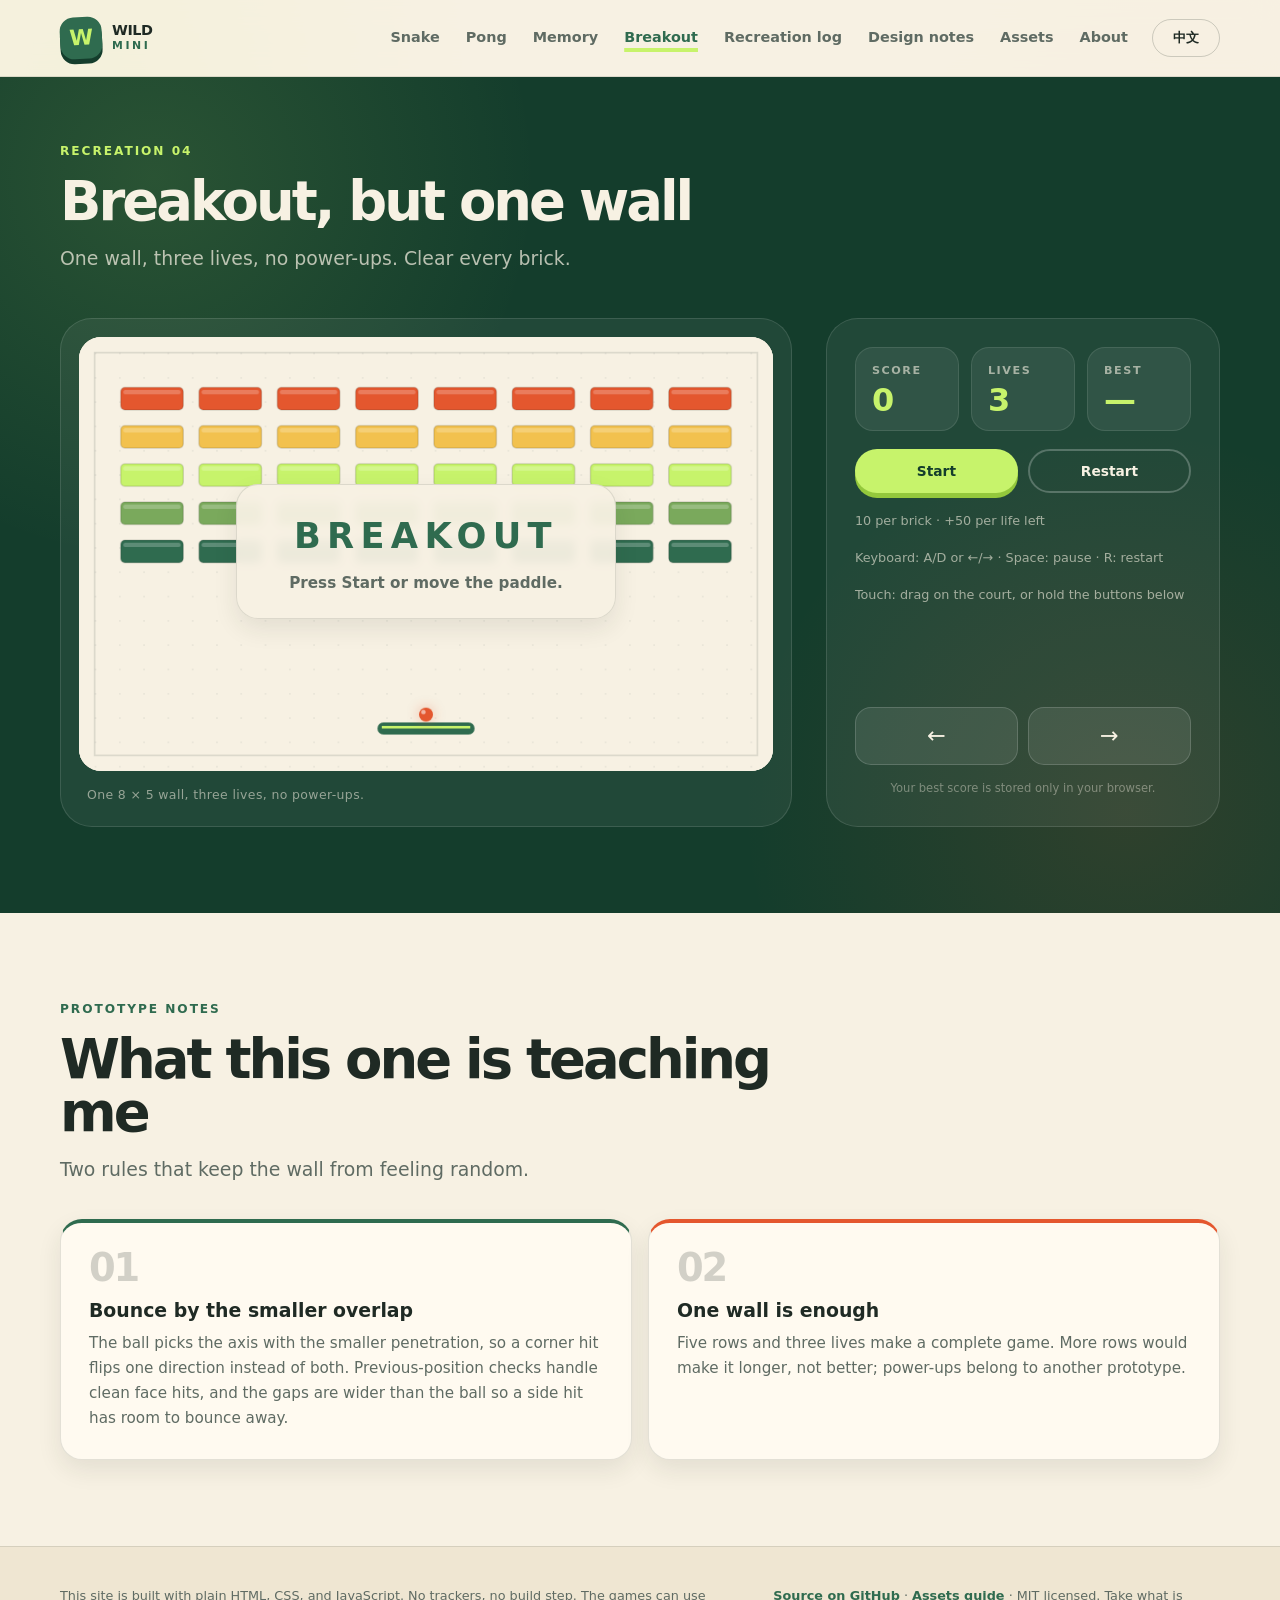
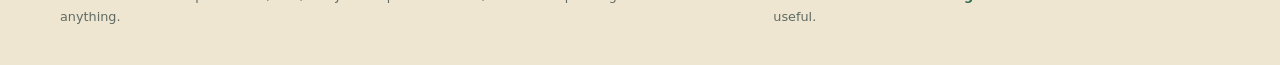
==== docs/breakout.html @ 6baab058 "Add playable Breakout recreation with one wall Build Breakout v0.1 as the fourth demo: one 8x5 wall," ====
<!doctype html>
<html lang="en" data-title-key="meta.breakoutTitle" data-description-key="meta.breakoutDescription">
<head>
  <meta charset="utf-8">
  <meta name="viewport" content="width=device-width, initial-scale=1">
  <meta name="theme-color" content="#2f6b4f">
  <meta name="description" content="A one-wall Breakout recreation with fixed-step physics, three lives, and no power-ups.">
  <title>Breakout, but one wall — Wild Lightweight Mini-Game Creation</title>
  <link rel="icon" href="favicon.svg" type="image/svg+xml">
  <link rel="stylesheet" href="styles.css">
</head>
<body>
  <a class="skip-link" href="#main" data-i18n="skip">Skip to content</a>

  <header class="site-header">
    <div class="header-inner wrap">
      <a class="brand" href="index.html" aria-label="Wild Lightweight Mini-Game Creation">
        <span class="brand-mark" aria-hidden="true">W</span>
        <span class="brand-name">wild<br><span>mini</span></span>
      </a>

      <nav class="site-nav" aria-label="Primary">
        <a href="index.html#play" data-i18n="nav.snake">Snake</a>
        <a href="pong.html" data-i18n="nav.pong">Pong</a>
        <a href="memory.html" data-i18n="nav.memory">Memory</a>
        <a href="breakout.html" class="is-active" aria-current="page" data-i18n="nav.breakout">Breakout</a>
        <a href="index.html#log" data-i18n="nav.log">Recreation log</a>
        <a href="index.html#notes" data-i18n="nav.notes">Design notes</a>
        <a href="index.html#assets" data-i18n="nav.assets">Assets</a>
        <a href="index.html#maker" data-i18n="nav.about">About</a>
      </nav>

      <button id="lang-toggle" class="lang-toggle" type="button" aria-label="Switch to Chinese">
        <span aria-hidden="true">中文</span>
      </button>
    </div>
  </header>

  <main id="main">
    <section class="section play-section breakout-play" id="play">
      <div class="wrap">
        <div class="section-head">
          <p class="kicker" data-i18n="breakout.kicker">Recreation 04</p>
          <h1 data-i18n="breakout.title">Breakout, but one wall</h1>
          <p class="section-lede" data-i18n="breakout.lead">One wall, three lives, no power-ups. Clear every brick.</p>
        </div>

        <div class="game-layout breakout-layout">
          <div class="game-board">
            <div class="canvas-wrap">
              <canvas id="breakout-canvas" width="800" height="500" aria-label="Breakout game court" data-i18n-aria-label="breakout.boardLabel">Your browser does not support the canvas element.</canvas>
              <div class="game-overlay breakout-overlay" id="breakout-overlay">
                <div class="breakout-overlay-card">
                  <span class="overlay-title" data-i18n="breakout.overlayTitle">BREAKOUT</span>
                  <span class="overlay-text" id="breakout-overlay-text" aria-live="polite" data-i18n="breakout.ready">Press Start or move the paddle.</span>
                </div>
              </div>
            </div>
            <p class="game-caption" data-i18n="breakout.caption">One 8 × 5 wall, three lives, no power-ups.</p>
          </div>

          <aside class="game-panel breakout-panel">
            <div class="score-row breakout-stats" role="status" aria-live="polite">
              <div class="score-box">
                <span data-i18n="breakout.score">Score</span>
                <strong id="breakout-score">0</strong>
              </div>
              <div class="score-box">
                <span data-i18n="breakout.lives">Lives</span>
                <strong id="breakout-lives">3</strong>
              </div>
              <div class="score-box">
                <span data-i18n="breakout.best">Best</span>
                <strong id="breakout-best">—</strong>
              </div>
            </div>

            <div class="game-actions">
              <button id="breakout-start" class="button button-primary" type="button" data-i18n="breakout.start">Start</button>
              <button id="breakout-restart" class="button button-ghost" type="button" data-i18n="breakout.restart">Restart</button>
            </div>

            <p class="game-hint" data-i18n="breakout.scoring">10 per brick · +50 per life left</p>
            <p class="game-hint" data-i18n="breakout.controls">Keyboard: A/D or ←/→ · Space: pause · R: restart</p>
            <p class="game-hint" data-i18n="breakout.touch">Touch: drag on the court, or hold the buttons below</p>

            <div class="breakout-touch" role="group" aria-label="Touch paddle controls" data-i18n-aria-label="breakout.touchLabel">
              <button id="breakout-left" class="breakout-touch-btn" type="button" aria-label="Move left" data-i18n-aria-label="breakout.left">←</button>
              <button id="breakout-right" class="breakout-touch-btn" type="button" aria-label="Move right" data-i18n-aria-label="breakout.right">→</button>
            </div>

            <p class="game-note" data-i18n="breakout.note">Your best score is stored only in your browser.</p>
          </aside>
        </div>
      </div>
    </section>

    <section class="section wrap breakout-notes" id="notes">
      <div class="section-head">
        <p class="kicker" data-i18n="breakout.notesKicker">Prototype notes</p>
        <h2 data-i18n="breakout.notesTitle">What this one is teaching me</h2>
        <p class="section-lede" data-i18n="breakout.notesLead">Two rules that keep the wall from feeling random.</p>
      </div>

      <div class="note-grid">
        <article class="note-card">
          <span class="note-index">01</span>
          <h3 data-i18n="breakout.note1Title">Bounce by the smaller overlap</h3>
          <p data-i18n="breakout.note1Text">The ball picks the axis with the smaller penetration, so a corner hit flips one direction instead of both. Previous-position checks handle clean face hits.</p>
        </article>
        <article class="note-card">
          <span class="note-index">02</span>
          <h3 data-i18n="breakout.note2Title">One wall is enough</h3>
          <p data-i18n="breakout.note2Text">Five rows and three lives make a complete game. More rows would make it longer, not better; power-ups belong to another prototype.</p>
        </article>
      </div>
    </section>
  </main>

  <footer class="site-footer">
    <div class="wrap footer-inner">
      <p data-i18n="footer.note">This site is built with plain HTML, CSS, and JavaScript. No trackers, no build step. The games can use anything.</p>
      <p><a href="https://github.com/YouKaiGhost/Wild-lightweight-mini-game-creation" data-i18n="footer.repo">Source on GitHub</a> · <a id="footer-assets-link" href="https://github.com/YouKaiGhost/Wild-lightweight-mini-game-creation/blob/main/assets/README.md" data-i18n="footer.assets">Assets guide</a> · <span data-i18n="footer.license">MIT licensed. Take what is useful.</span></p>
    </div>
  </footer>

  <noscript>
    <p class="noscript">This demo needs JavaScript for the game and the language toggle. / 本 demo 需要 JavaScript 才能运行游戏和切换语言。</p>
  </noscript>

  <script src="i18n.js"></script>
  <script src="breakout.js"></script>
</body>
</html>
---- docs/styles.css ----
:root {
  --paper: #f7f1e3;
  --paper-deep: #efe6d2;
  --ink: #1f2a24;
  --muted: #5f6b63;
  --green: #2f6b4f;
  --green-dark: #1d4a36;
  --green-deep: #143d2c;
  --green-soft: #dcebd9;
  --lime: #c7f36b;
  --orange: #e4572e;
  --yellow: #f2c14e;
  --line: rgba(31, 42, 36, 0.12);
  --card: #fffaf0;
  --shadow: 0 24px 60px rgba(31, 42, 36, 0.12);
  --shadow-small: 0 10px 24px rgba(31, 42, 36, 0.09);
  --radius: 24px;
  --font-body: "Trebuchet MS", "Avenir Next", "Segoe UI", "PingFang SC", "Microsoft YaHei", system-ui, sans-serif;
}

* {
  box-sizing: border-box;
}

html {
  scroll-behavior: smooth;
  overflow-x: clip;
}

body {
  margin: 0;
  color: var(--ink);
  background:
    radial-gradient(circle at 7% 5%, rgba(199, 243, 107, 0.38), transparent 24rem),
    radial-gradient(circle at 94% 16%, rgba(228, 87, 46, 0.1), transparent 22rem),
    var(--paper);
  font-family: var(--font-body);
  line-height: 1.65;
  -webkit-font-smoothing: antialiased;
  text-rendering: optimizeLegibility;
}

::selection {
  background: var(--lime);
  color: var(--green-deep);
}

img,
svg,
canvas {
  display: block;
  max-width: 100%;
}

a {
  color: inherit;
}

p,
h1,
h2,
h3 {
  margin-top: 0;
}

.wrap {
  width: min(1160px, calc(100% - 48px));
  margin-inline: auto;
}

.skip-link {
  position: fixed;
  left: 16px;
  top: -100px;
  z-index: 999;
  padding: 10px 16px;
  border-radius: 999px;
  background: var(--green-dark);
  color: #fff;
  text-decoration: none;
  transition: top 0.2s ease;
}

.skip-link:focus {
  top: 16px;
}

/* Header */

.site-header {
  position: sticky;
  top: 0;
  z-index: 50;
  border-bottom: 1px solid var(--line);
  background: rgba(247, 241, 227, 0.84);
  backdrop-filter: blur(14px);
  -webkit-backdrop-filter: blur(14px);
}

.header-inner {
  display: flex;
  align-items: center;
  gap: 24px;
  min-height: 76px;
}

.brand {
  display: inline-flex;
  align-items: center;
  gap: 10px;
  text-decoration: none;
  line-height: 0.95;
  letter-spacing: -0.03em;
  font-weight: 800;
}

.brand-mark {
  display: grid;
  place-items: center;
  width: 42px;
  height: 42px;
  border-radius: 14px;
  background: var(--green);
  color: var(--lime);
  font-size: 1.35rem;
  box-shadow: 0 5px 0 var(--green-deep);
  transform: rotate(-3deg);
}

.brand-name {
  font-size: 0.9rem;
  text-transform: uppercase;
}

.brand-name span {
  color: var(--green);
  font-size: 0.68rem;
  letter-spacing: 0.24em;
}

.site-nav {
  display: flex;
  align-items: center;
  gap: 26px;
  margin-left: auto;
}

.site-nav a {
  color: var(--muted);
  font-size: 0.9rem;
  font-weight: 700;
  text-decoration: none;
  transition: color 0.15s ease;
}

.site-nav a:hover,
.site-nav a:focus-visible,
.site-nav a.is-active {
  color: var(--green);
}

.site-nav a.is-active {
  text-decoration: underline;
  text-decoration-color: var(--lime);
  text-decoration-thickness: 4px;
  text-underline-offset: 6px;
}

.lang-toggle {
  display: inline-grid;
  place-items: center;
  min-width: 68px;
  min-height: 38px;
  padding: 6px 14px;
  border: 1.5px solid rgba(31, 42, 36, 0.2);
  border-radius: 999px;
  background: transparent;
  color: var(--ink);
  font: inherit;
  font-size: 0.82rem;
  font-weight: 800;
  cursor: pointer;
  transition: background 0.15s ease, color 0.15s ease, transform 0.15s ease;
}

.lang-toggle:hover {
  background: var(--green);
  border-color: var(--green);
  color: #fff;
  transform: translateY(-1px);
}

/* Type */

.kicker {
  display: flex;
  align-items: center;
  gap: 9px;
  margin-bottom: 14px;
  color: var(--green);
  font-size: 0.76rem;
  font-weight: 800;
  letter-spacing: 0.16em;
  text-transform: uppercase;
}

.kicker-dot {
  width: 9px;
  height: 9px;
  border-radius: 50%;
  background: var(--orange);
  box-shadow: 0 0 0 4px rgba(228, 87, 46, 0.14);
}

.hero h1,
.section-head h1,
.section-head h2,
.maker-head h2 {
  font-weight: 800;
  letter-spacing: -0.055em;
  line-height: 0.98;
}

.hero h1 {
  margin-bottom: 26px;
  font-size: clamp(3.2rem, 6.8vw, 5.8rem);
}

.hero h1 em {
  position: relative;
  z-index: 0;
  color: var(--green);
  font-style: normal;
  white-space: nowrap;
}

.hero h1 em::after {
  content: "";
  position: absolute;
  left: -0.03em;
  right: -0.03em;
  bottom: 0.03em;
  z-index: -1;
  height: 0.2em;
  border-radius: 4px;
  background: var(--lime);
  transform: rotate(-1.2deg);
}

.section-head h1,
.section-head h2,
.maker-head h2 {
  margin-bottom: 14px;
  font-size: clamp(2rem, 4.6vw, 3.4rem);
}

.lede,
.section-lede {
  max-width: 44rem;
  color: var(--muted);
  font-size: clamp(1.02rem, 1.5vw, 1.18rem);
  line-height: 1.7;
}

.lede {
  margin-bottom: 30px;
}

.section-lede {
  margin-bottom: 0;
}

.meta {
  margin: 28px 0 0;
  color: var(--muted);
  font-size: 0.76rem;
  font-weight: 700;
  letter-spacing: 0.12em;
  text-transform: uppercase;
}

/* Hero */

.hero {
  display: grid;
  grid-template-columns: minmax(0, 1.24fr) minmax(320px, 0.76fr);
  align-items: center;
  gap: clamp(32px, 5vw, 72px);
  padding-top: clamp(54px, 8vw, 96px);
  padding-bottom: clamp(64px, 9vw, 112px);
}

.hero-copy {
  max-width: 720px;
}

.hero-actions {
  display: flex;
  flex-wrap: wrap;
  gap: 14px;
}

.button {
  display: inline-flex;
  align-items: center;
  justify-content: center;
  min-height: 48px;
  padding: 12px 22px;
  border: 2px solid transparent;
  border-radius: 999px;
  font: inherit;
  font-size: 0.94rem;
  font-weight: 800;
  line-height: 1.2;
  text-align: center;
  text-decoration: none;
  cursor: pointer;
  transition: transform 0.15s ease, box-shadow 0.15s ease, background 0.15s ease, color 0.15s ease;
}

.button-primary {
  background: var(--green);
  color: #fff;
  box-shadow: 0 6px 0 var(--green-deep);
}

.button-primary:hover,
.button-primary:focus-visible {
  transform: translateY(-2px);
  box-shadow: 0 8px 0 var(--green-deep);
}

.button-ghost {
  border-color: rgba(31, 42, 36, 0.2);
  background: rgba(255, 250, 240, 0.42);
  color: var(--ink);
}

.button-ghost:hover,
.button-ghost:focus-visible {
  background: var(--card);
  border-color: rgba(31, 42, 36, 0.3);
  transform: translateY(-2px);
}

.button:focus-visible,
.lang-toggle:focus-visible,
.dpad-btn:focus-visible,
.pong-touch-btn:focus-visible,
.breakout-touch-btn:focus-visible,
.memory-card:focus-visible,
.text-link:focus-visible,
a:focus-visible {
  outline: 3px solid var(--orange);
  outline-offset: 3px;
}

.hero-art {
  position: relative;
  min-height: 360px;
  isolation: isolate;
}

.art-card {
  position: relative;
  z-index: 2;
  padding: 10px;
  border: 1px solid rgba(31, 42, 36, 0.1);
  border-radius: 32px;
  background: var(--card);
  box-shadow: var(--shadow);
  transform: rotate(2.4deg);
}

.art-card svg {
  width: 100%;
  height: auto;
  border-radius: 24px;
}

.art-sticker {
  position: absolute;
  right: 22px;
  bottom: -20px;
  display: grid;
  place-items: center;
  width: 74px;
  height: 74px;
  border: 4px solid var(--paper);
  border-radius: 50%;
  background: var(--orange);
  color: #fff;
  font-size: 0.95rem;
  font-weight: 800;
  letter-spacing: -0.02em;
  transform: rotate(-8deg);
  box-shadow: 0 8px 0 rgba(31, 42, 36, 0.12);
}

.blob {
  position: absolute;
  z-index: 1;
  display: block;
  border-radius: 50%;
  filter: blur(1px);
}

.blob-a {
  right: 0;
  top: -20px;
  width: 170px;
  height: 170px;
  background: var(--lime);
  opacity: 0.72;
  animation: float-a 9s ease-in-out infinite alternate;
}

.blob-b {
  left: 0;
  bottom: -26px;
  width: 132px;
  height: 132px;
  background: var(--yellow);
  opacity: 0.55;
  animation: float-b 11s ease-in-out infinite alternate;
}

@keyframes float-a {
  from { transform: translate(0, 0) scale(1); }
  to { transform: translate(-10px, 14px) scale(1.04); }
}

@keyframes float-b {
  from { transform: translate(0, 0) scale(1); }
  to { transform: translate(12px, -10px) scale(1.06); }
}

/* Sections */

.section {
  padding: clamp(54px, 7vw, 86px) 0;
  scroll-margin-top: 92px;
}

#play,
#log,
#notes {
  scroll-margin-top: 88px;
}

.section-head {
  max-width: 760px;
  margin-bottom: clamp(28px, 4vw, 44px);
}

/* About */

.about-layout {
  display: grid;
  grid-template-columns: minmax(0, 0.92fr) minmax(0, 1.08fr);
  gap: clamp(28px, 5vw, 64px);
  align-items: start;
}

.about-copy {
  padding-top: 8px;
}

.about-copy p {
  margin-bottom: 18px;
  color: var(--muted);
  font-size: 1.03rem;
}

.about-copy p:first-child {
  color: var(--ink);
  font-size: 1.1rem;
}

.card-grid {
  display: grid;
  gap: 14px;
}

.info-card {
  position: relative;
  padding: 24px 24px 22px;
  border: 1px solid var(--line);
  border-radius: 20px;
  background: var(--card);
  box-shadow: var(--shadow-small);
  transition: transform 0.18s ease, box-shadow 0.18s ease;
}

.info-card:hover {
  transform: translateY(-3px) rotate(-0.3deg);
  box-shadow: var(--shadow);
}

.card-number {
  display: inline-block;
  margin-bottom: 8px;
  color: var(--orange);
  font-size: 0.72rem;
  font-weight: 800;
  letter-spacing: 0.16em;
}

.info-card h3 {
  margin-bottom: 6px;
  font-size: 1.08rem;
  line-height: 1.3;
}

.info-card p {
  margin-bottom: 0;
  color: var(--muted);
  font-size: 0.94rem;
}

.stack-callout {
  display: grid;
  grid-template-columns: minmax(0, 1.15fr) minmax(0, 0.85fr);
  gap: clamp(24px, 4vw, 48px);
  align-items: center;
  margin-top: 22px;
  padding: clamp(24px, 4vw, 36px);
  border: 1px solid var(--line);
  border-left: 6px solid var(--orange);
  border-radius: 24px;
  background: var(--card);
  box-shadow: var(--shadow-small);
}

.stack-copy .kicker {
  margin-bottom: 8px;
}

.stack-copy h3 {
  margin-bottom: 10px;
  font-size: clamp(1.5rem, 3vw, 2.2rem);
  line-height: 1.05;
  letter-spacing: -0.04em;
}

.stack-copy p {
  margin-bottom: 10px;
  color: var(--muted);
  font-size: 0.96rem;
}

.stack-copy p:last-child {
  margin-bottom: 0;
}

.stack-note {
  color: var(--green) !important;
  font-size: 0.82rem !important;
  font-weight: 700;
}

.stack-tags {
  display: flex;
  flex-wrap: wrap;
  gap: 8px;
  align-content: center;
}

.stack-tag {
  padding: 8px 12px;
  border: 1px solid var(--line);
  border-radius: 999px;
  background: var(--paper);
  color: var(--green-dark);
  font-size: 0.78rem;
  font-weight: 800;
}

.stack-tag:nth-child(2n) {
  background: rgba(199, 243, 107, 0.22);
}

.stack-tag:nth-child(3n) {
  background: rgba(228, 87, 46, 0.09);
}

/* Play */

.play-section {
  background:
    radial-gradient(circle at 12% 12%, rgba(199, 243, 107, 0.12), transparent 24rem),
    radial-gradient(circle at 88% 88%, rgba(228, 87, 46, 0.13), transparent 24rem),
    var(--green-deep);
  color: var(--paper);
}

.play-section .kicker {
  color: var(--lime);
}

.play-section .kicker-dot {
  background: var(--orange);
}

.play-section .section-lede {
  color: rgba(247, 241, 227, 0.72);
}

.game-layout {
  display: grid;
  grid-template-columns: minmax(0, 1.15fr) minmax(280px, 0.85fr);
  gap: clamp(20px, 3vw, 34px);
  align-items: stretch;
}

.pong-layout {
  grid-template-columns: minmax(0, 1.3fr) minmax(280px, 0.7fr);
}

.game-board {
  padding: clamp(12px, 2vw, 18px);
  border: 1px solid rgba(255, 255, 255, 0.12);
  border-radius: 32px;
  background: rgba(255, 255, 255, 0.06);
}

.canvas-wrap {
  position: relative;
  overflow: hidden;
  border-radius: 22px;
  background: var(--paper);
  box-shadow: inset 0 0 0 1px rgba(31, 42, 36, 0.12);
}

#snake-canvas {
  width: 100%;
  height: auto;
  aspect-ratio: 1;
  background: var(--paper);
}

.game-overlay {
  position: absolute;
  inset: 0;
  display: flex;
  flex-direction: column;
  align-items: center;
  justify-content: flex-end;
  gap: 6px;
  padding: 24px 24px 30px;
  background: linear-gradient(
    to top,
    rgba(247, 241, 227, 0.97) 0%,
    rgba(247, 241, 227, 0.88) 22%,
    rgba(247, 241, 227, 0) 58%
  );
  color: var(--ink);
  text-align: center;
  transition: opacity 0.18s ease, visibility 0.18s ease;
}

.game-overlay.is-hidden {
  visibility: hidden;
  opacity: 0;
}

.overlay-title {
  color: var(--green);
  font-size: clamp(1.5rem, 3vw, 2.2rem);
  font-weight: 800;
  letter-spacing: 0.18em;
}

.overlay-text {
  max-width: 20rem;
  color: var(--muted);
  font-size: 0.95rem;
  font-weight: 700;
}

.game-caption {
  margin: 14px 8px 2px;
  color: rgba(247, 241, 227, 0.55);
  font-size: 0.78rem;
  letter-spacing: 0.03em;
}

.game-panel {
  display: flex;
  flex-direction: column;
  gap: 18px;
  padding: clamp(20px, 3vw, 28px);
  border: 1px solid rgba(255, 255, 255, 0.12);
  border-radius: 32px;
  background: rgba(255, 255, 255, 0.06);
}

.score-row {
  display: grid;
  grid-template-columns: 1fr 1fr;
  gap: 12px;
}

.score-box {
  padding: 14px 16px 12px;
  border: 1px solid rgba(255, 255, 255, 0.1);
  border-radius: 18px;
  background: rgba(255, 255, 255, 0.07);
}

.score-box span {
  display: block;
  color: rgba(247, 241, 227, 0.6);
  font-size: 0.7rem;
  font-weight: 800;
  letter-spacing: 0.14em;
  text-transform: uppercase;
}

.score-box strong {
  display: block;
  margin-top: 2px;
  color: var(--lime);
  font-size: 2rem;
  line-height: 1.1;
}

.game-actions {
  display: flex;
  gap: 10px;
}

.game-actions .button {
  flex: 1;
  min-height: 44px;
  padding: 10px 14px;
  font-size: 0.86rem;
}

.game-actions .button-primary {
  background: var(--lime);
  color: var(--green-deep);
  box-shadow: 0 5px 0 #94c83c;
}

.game-actions .button-primary:hover,
.game-actions .button-primary:focus-visible {
  box-shadow: 0 7px 0 #94c83c;
}

.game-actions .button-ghost {
  border-color: rgba(255, 255, 255, 0.24);
  background: transparent;
  color: var(--paper);
}

.game-actions .button-ghost:hover,
.game-actions .button-ghost:focus-visible {
  background: rgba(255, 255, 255, 0.09);
  border-color: rgba(255, 255, 255, 0.4);
}

.game-hint {
  margin: 0;
  color: rgba(247, 241, 227, 0.6);
  font-size: 0.8rem;
  line-height: 1.5;
}

.dpad {
  display: grid;
  grid-template-columns: repeat(3, 52px);
  grid-template-rows: repeat(3, 52px);
  gap: 7px;
  justify-content: center;
  margin-top: auto;
  padding-top: 4px;
}

.dpad-btn {
  display: grid;
  place-items: center;
  width: 52px;
  height: 52px;
  border: 1px solid rgba(255, 255, 255, 0.16);
  border-radius: 15px;
  background: rgba(255, 255, 255, 0.09);
  color: var(--paper);
  font: inherit;
  font-size: 1.25rem;
  cursor: pointer;
  touch-action: manipulation;
  transition: background 0.12s ease, transform 0.12s ease;
}

.dpad-btn:hover,
.dpad-btn:active {
  background: rgba(199, 243, 107, 0.18);
  transform: translateY(-1px);
}

.dpad-up { grid-column: 2; grid-row: 1; }
.dpad-left { grid-column: 1; grid-row: 2; }
.dpad-down { grid-column: 2; grid-row: 3; }
.dpad-right { grid-column: 3; grid-row: 2; }

.game-note {
  margin: -4px 0 0;
  color: rgba(247, 241, 227, 0.4);
  font-size: 0.72rem;
  text-align: center;
}

.game-next {
  margin: 0;
  font-size: 0.8rem;
  text-align: center;
}

.game-next .text-link {
  color: var(--lime);
  border-color: rgba(199, 243, 107, 0.45);
}

.game-next .text-link:hover,
.game-next .text-link:focus-visible {
  color: #fff;
  border-color: var(--lime);
}

/* Pong */

.pong-play {
  padding-top: clamp(44px, 6vw, 64px);
}

#pong-canvas {
  width: 100%;
  height: auto;
  aspect-ratio: 8 / 5;
  background: var(--paper);
  cursor: grab;
  touch-action: none;
}

#pong-canvas:active {
  cursor: grabbing;
}

.pong-overlay {
  justify-content: center;
  background: rgba(247, 241, 227, 0.8);
  backdrop-filter: blur(1.5px);
  -webkit-backdrop-filter: blur(1.5px);
  pointer-events: none;
}

.pong-score {
  display: flex;
  align-items: center;
  justify-content: center;
  gap: clamp(16px, 3vw, 30px);
  padding: 18px 16px 16px;
  border: 1px solid rgba(255, 255, 255, 0.1);
  border-radius: 22px;
  background: rgba(255, 255, 255, 0.07);
}

.pong-score-side {
  min-width: 74px;
  text-align: center;
}

.pong-score-side span {
  display: block;
  color: rgba(247, 241, 227, 0.6);
  font-size: 0.7rem;
  font-weight: 800;
  letter-spacing: 0.14em;
  text-transform: uppercase;
}

.pong-score-side strong {
  display: block;
  margin-top: 2px;
  color: var(--lime);
  font-size: clamp(2.8rem, 6vw, 3.8rem);
  font-weight: 800;
  line-height: 1;
  letter-spacing: -0.05em;
}

.pong-score-divider {
  color: rgba(247, 241, 227, 0.25);
  font-size: 2rem;
  font-weight: 800;
}

.pong-touch {
  display: grid;
  grid-template-columns: 1fr 1fr;
  gap: 10px;
  margin-top: auto;
}

.pong-touch-btn,
.breakout-touch-btn {
  display: grid;
  place-items: center;
  min-height: 58px;
  border: 1px solid rgba(255, 255, 255, 0.16);
  border-radius: 16px;
  background: rgba(255, 255, 255, 0.09);
  color: var(--paper);
  font: inherit;
  font-size: 1.4rem;
  cursor: pointer;
  touch-action: manipulation;
  transition: background 0.12s ease, transform 0.12s ease;
}

.pong-touch-btn:hover,
.pong-touch-btn:active,
.breakout-touch-btn:hover,
.breakout-touch-btn:active {
  background: rgba(199, 243, 107, 0.18);
  transform: translateY(-1px);
}

.pong-notes .section-head {
  margin-bottom: clamp(24px, 3vw, 34px);
}

/* Memory */

.memory-layout {
  grid-template-columns: minmax(0, 520px) minmax(280px, 360px);
  justify-content: center;
}

.memory-board-shell {
  width: 100%;
  max-width: 520px;
}

.memory-board {
  display: grid;
  grid-template-columns: repeat(4, minmax(0, 1fr));
  gap: clamp(8px, 1.4vw, 12px);
  aspect-ratio: 1;
  padding: clamp(12px, 2vw, 18px);
  background: var(--paper);
}

.memory-card {
  position: relative;
  display: grid;
  place-items: center;
  min-width: 0;
  padding: 0;
  border: 2px solid rgba(31, 42, 36, 0.14);
  border-radius: 16px;
  background: var(--green);
  color: transparent;
  font: inherit;
  font-size: clamp(1.6rem, 6vw, 3rem);
  cursor: pointer;
  touch-action: manipulation;
  transition: background 0.16s ease, border-color 0.16s ease, transform 0.16s ease;
}

.memory-card::after {
  content: "?";
  position: absolute;
  inset: 0;
  display: grid;
  place-items: center;
  color: var(--lime);
  font-size: clamp(1.2rem, 3.6vw, 2rem);
  font-weight: 800;
  opacity: 0.9;
  transition: opacity 0.14s ease;
}

.memory-card-face {
  display: grid;
  place-items: center;
  opacity: 0;
  transform: scale(0.8);
  line-height: 1;
  font-family: "DejaVu Sans", "Segoe UI Symbol", "Apple Symbols", "Noto Sans Symbols 2", sans-serif;
  font-variant-emoji: text;
  transition: opacity 0.14s ease, transform 0.14s ease;
}

.memory-card:hover {
  background: var(--green-dark);
  transform: translateY(-2px);
}

.memory-card:active {
  transform: translateY(0);
}

.memory-card.is-revealed,
.memory-card.is-matched {
  background: var(--card);
  border-color: rgba(47, 107, 79, 0.24);
}

.memory-card.is-revealed::after,
.memory-card.is-matched::after {
  opacity: 0;
}

.memory-card.is-revealed .memory-card-face,
.memory-card.is-matched .memory-card-face {
  opacity: 1;
  transform: scale(1);
}

.memory-card.is-matched {
  background: var(--green-soft);
  border-color: var(--lime);
  cursor: default;
}

.memory-card[aria-disabled="true"] {
  pointer-events: none;
}

.memory-overlay {
  justify-content: center;
  background: transparent;
  pointer-events: none;
}

.memory-overlay-card {
  display: flex;
  flex-direction: column;
  align-items: center;
  gap: 6px;
  width: min(360px, 86%);
  padding: 22px 20px;
  border: 1px solid rgba(31, 42, 36, 0.12);
  border-radius: 22px;
  background: rgba(247, 241, 227, 0.97);
  box-shadow: var(--shadow-small);
  backdrop-filter: blur(5px);
  -webkit-backdrop-filter: blur(5px);
  text-align: center;
}

.memory-panel {
  justify-content: center;
}

.memory-notes .section-head {
  margin-bottom: clamp(24px, 3vw, 34px);
}

/* Breakout */

.breakout-play {
  padding-top: clamp(44px, 6vw, 64px);
}

.breakout-layout {
  grid-template-columns: minmax(0, 1.3fr) minmax(280px, 0.7fr);
}

#breakout-canvas {
  width: 100%;
  height: auto;
  aspect-ratio: 8 / 5;
  background: var(--paper);
  cursor: grab;
  touch-action: none;
}

#breakout-canvas:active {
  cursor: grabbing;
}

.breakout-overlay {
  justify-content: center;
  background: transparent;
  pointer-events: none;
}

.breakout-overlay-card {
  display: flex;
  flex-direction: column;
  align-items: center;
  gap: 6px;
  width: min(380px, 84%);
  padding: 22px 20px;
  border: 1px solid rgba(31, 42, 36, 0.12);
  border-radius: 22px;
  background: rgba(247, 241, 227, 0.95);
  box-shadow: var(--shadow-small);
  backdrop-filter: blur(4px);
  -webkit-backdrop-filter: blur(4px);
  text-align: center;
}

.breakout-stats {
  grid-template-columns: repeat(3, minmax(0, 1fr));
}

.breakout-touch {
  display: grid;
  grid-template-columns: 1fr 1fr;
  gap: 10px;
  margin-top: auto;
}

.breakout-notes .section-head {
  margin-bottom: clamp(24px, 3vw, 34px);
}

/* Log */

.table-wrap {
  overflow-x: auto;
  border: 1px solid var(--line);
  border-radius: 22px;
  background: var(--card);
  box-shadow: var(--shadow-small);
}

.log-table {
  width: 100%;
  min-width: 620px;
  border-collapse: collapse;
  text-align: left;
}

.log-table th {
  padding: 15px 22px;
  background: var(--green);
  color: #fff;
  font-size: 0.72rem;
  font-weight: 800;
  letter-spacing: 0.14em;
  text-transform: uppercase;
}

.log-table th:first-child {
  border-radius: 0;
}

.log-table td {
  padding: 17px 22px;
  border-top: 1px solid var(--line);
  color: var(--muted);
  font-size: 0.94rem;
  vertical-align: middle;
}

.log-table tbody tr:first-child td {
  border-top: 0;
}

.log-table tbody tr:hover td {
  background: rgba(199, 243, 107, 0.11);
}

.log-table td strong {
  color: var(--ink);
}

.log-table a {
  color: var(--green-dark);
  font-weight: 800;
  text-decoration: underline;
  text-decoration-color: rgba(199, 243, 107, 0.9);
  text-decoration-thickness: 3px;
  text-underline-offset: 3px;
}

.log-table a:hover,
.log-table a:focus-visible {
  color: var(--orange);
}

.pill {
  display: inline-block;
  padding: 4px 10px;
  border-radius: 999px;
  font-size: 0.72rem;
  font-weight: 800;
  white-space: nowrap;
}

.pill-live {
  background: var(--green-soft);
  color: var(--green-dark);
}

.pill-sketch {
  background: rgba(242, 193, 78, 0.28);
  color: #7a5710;
}

.pill-queued {
  background: rgba(31, 42, 36, 0.08);
  color: var(--muted);
}

/* Notes */

.note-grid {
  display: grid;
  grid-template-columns: repeat(2, minmax(0, 1fr));
  gap: 16px;
}

.note-card {
  position: relative;
  overflow: hidden;
  padding: 28px;
  border: 1px solid var(--line);
  border-radius: 22px;
  background: var(--card);
  box-shadow: var(--shadow-small);
  transition: transform 0.18s ease, box-shadow 0.18s ease;
}

.note-card:nth-child(1) { border-top: 4px solid var(--green); }
.note-card:nth-child(2) { border-top: 4px solid var(--orange); }
.note-card:nth-child(3) { border-top: 4px solid var(--yellow); }
.note-card:nth-child(4) { border-top: 4px solid var(--lime); }

.note-card:hover {
  transform: translateY(-3px);
  box-shadow: var(--shadow);
}

.note-index {
  display: block;
  margin-bottom: 12px;
  color: rgba(31, 42, 36, 0.2);
  font-size: 2.4rem;
  font-weight: 800;
  line-height: 0.9;
  letter-spacing: -0.06em;
}

.note-card h3 {
  margin-bottom: 8px;
  font-size: 1.18rem;
  line-height: 1.3;
}

.note-card p {
  margin-bottom: 0;
  color: var(--muted);
  font-size: 0.95rem;
}

/* Assets */

.assets-panel {
  display: grid;
  grid-template-columns: minmax(0, 1.2fr) auto;
  gap: clamp(24px, 4vw, 48px);
  align-items: center;
  padding: clamp(28px, 4vw, 46px);
  border: 1px solid rgba(47, 107, 79, 0.18);
  border-radius: 32px;
  background:
    radial-gradient(circle at 8% 12%, rgba(199, 243, 107, 0.35), transparent 18rem),
    linear-gradient(135deg, var(--green-soft), var(--card));
  box-shadow: var(--shadow-small);
}

.assets-copy h2 {
  margin-bottom: 12px;
  font-size: clamp(1.8rem, 4vw, 2.8rem);
  line-height: 1.02;
  letter-spacing: -0.045em;
}

.assets-copy p {
  max-width: 44rem;
  margin-bottom: 10px;
  color: var(--muted);
  font-size: 0.98rem;
}

.assets-note {
  color: var(--green) !important;
  font-size: 0.82rem !important;
  font-weight: 700;
}

.assets-actions {
  display: flex;
  flex-direction: column;
  align-items: flex-start;
  gap: 12px;
}

.assets-actions .text-link {
  margin-top: 0;
  color: var(--green);
  border-color: rgba(47, 107, 79, 0.25);
}

.assets-actions .text-link:hover,
.assets-actions .text-link:focus-visible {
  color: var(--green-dark);
  border-color: var(--green);
}

/* Maker */

.maker-card {
  display: grid;
  grid-template-columns: minmax(0, 0.9fr) minmax(0, 1.1fr);
  gap: clamp(24px, 4vw, 56px);
  padding: clamp(32px, 5vw, 54px);
  border-radius: 32px;
  background: var(--green);
  color: var(--paper);
  box-shadow: 0 24px 60px rgba(29, 74, 54, 0.24);
}

.maker-head .kicker {
  color: var(--lime);
}

.maker-head h2 {
  margin-bottom: 0;
  color: #fff;
}

.maker-copy p {
  color: rgba(247, 241, 227, 0.82);
  font-size: 1.02rem;
}

.text-link {
  display: inline-block;
  margin-top: 4px;
  color: var(--lime);
  font-weight: 800;
  text-decoration: none;
  border-bottom: 2px solid rgba(199, 243, 107, 0.45);
  transition: border-color 0.15s ease, color 0.15s ease;
}

.text-link:hover,
.text-link:focus-visible {
  color: #fff;
  border-color: var(--lime);
}

/* Footer */

.site-footer {
  padding: 38px 0;
  border-top: 1px solid var(--line);
  background: var(--paper-deep);
}

.footer-inner {
  display: flex;
  align-items: center;
  justify-content: space-between;
  gap: 18px;
  color: var(--muted);
  font-size: 0.8rem;
}

.footer-inner p {
  margin: 0;
}

.footer-inner a {
  color: var(--green);
  font-weight: 800;
  text-decoration: none;
}

.footer-inner a:hover,
.footer-inner a:focus-visible {
  text-decoration: underline;
}

.noscript {
  margin: 0;
  padding: 14px 24px;
  background: var(--orange);
  color: #fff;
  text-align: center;
  font-weight: 700;
}

/* Responsive */

@media (max-width: 980px) {
  .site-nav {
    gap: 18px;
  }

  .site-nav a {
    font-size: 0.84rem;
  }

  .hero {
    grid-template-columns: 1fr;
  }

  .stack-callout,
  .assets-panel {
    grid-template-columns: 1fr;
  }

  .hero-copy {
    max-width: 760px;
  }

  .hero-art {
    width: min(520px, 100%);
    min-height: 0;
    margin-inline: auto;
  }

  .about-layout {
    grid-template-columns: 1fr;
  }

  .card-grid {
    grid-template-columns: repeat(3, minmax(0, 1fr));
  }

  .game-layout {
    grid-template-columns: 1fr;
  }

  .game-panel {
    display: grid;
    grid-template-columns: 1fr 1fr;
    align-items: center;
  }

  .pong-panel {
    display: flex;
    align-items: stretch;
  }

  .breakout-panel {
    display: flex;
    align-items: stretch;
  }

  .memory-board-shell,
  .memory-panel {
    width: 100%;
    max-width: 520px;
    margin-inline: auto;
  }

  .memory-panel {
    display: flex;
    align-items: stretch;
  }

  .score-row,
  .game-actions,
  .game-hint,
  .game-note,
  .game-next {
    grid-column: 1;
  }

  .dpad {
    grid-column: 2;
    grid-row: 1 / span 5;
    margin: 0;
  }

  .maker-card {
    grid-template-columns: 1fr;
  }
}

@media (max-width: 920px) {
  .site-nav {
    display: none;
  }

  .lang-toggle {
    margin-left: auto;
  }
}

@media (max-width: 720px) {
  .wrap {
    width: min(100% - 32px, 1160px);
  }

  .header-inner {
    min-height: 66px;
  }

  .brand-name {
    font-size: 0.82rem;
  }

  .hero {
    padding-top: 46px;
    padding-bottom: 70px;
  }

  .hero h1 {
    font-size: clamp(3rem, 15vw, 5.2rem);
  }

  .hero-actions .button {
    width: 100%;
  }

  .card-grid,
  .note-grid {
    grid-template-columns: 1fr;
  }

  .game-panel {
    display: flex;
  }

  .assets-actions {
    width: 100%;
  }

  .assets-actions .button {
    width: 100%;
  }

  .score-row {
    width: 100%;
  }

  .pong-score {
    gap: 14px;
  }

  .pong-score-side strong {
    font-size: 2.8rem;
  }

  .pong-touch-btn {
    min-height: 54px;
  }

  .breakout-touch-btn {
    min-height: 54px;
  }

  .memory-board {
    gap: 8px;
    padding: 10px;
  }

  .memory-card {
    border-radius: 12px;
  }

  .game-actions {
    width: 100%;
  }

  .dpad {
    margin-top: 4px;
  }

  .footer-inner {
    flex-direction: column;
    align-items: flex-start;
  }
}

@media (max-width: 430px) {
  .hero h1 {
    font-size: 3rem;
  }

  .brand-mark {
    width: 38px;
    height: 38px;
  }

  .art-sticker {
    width: 62px;
    height: 62px;
    font-size: 0.82rem;
  }

  .pong-score {
    gap: 10px;
    padding-inline: 10px;
  }

  .pong-score-side {
    min-width: 58px;
  }

  .pong-score-side strong {
    font-size: 2.4rem;
  }

  .memory-card {
    border-radius: 10px;
  }

  .memory-board {
    gap: 7px;
    padding: 9px;
  }

  .game-actions {
    flex-direction: column;
  }

  .game-actions .button {
    width: 100%;
  }
}

@media (prefers-reduced-motion: reduce) {
  html {
    scroll-behavior: auto;
  }

  *,
  *::before,
  *::after {
    animation-duration: 0.001ms !important;
    animation-iteration-count: 1 !important;
    transition-duration: 0.001ms !important;
  }
}
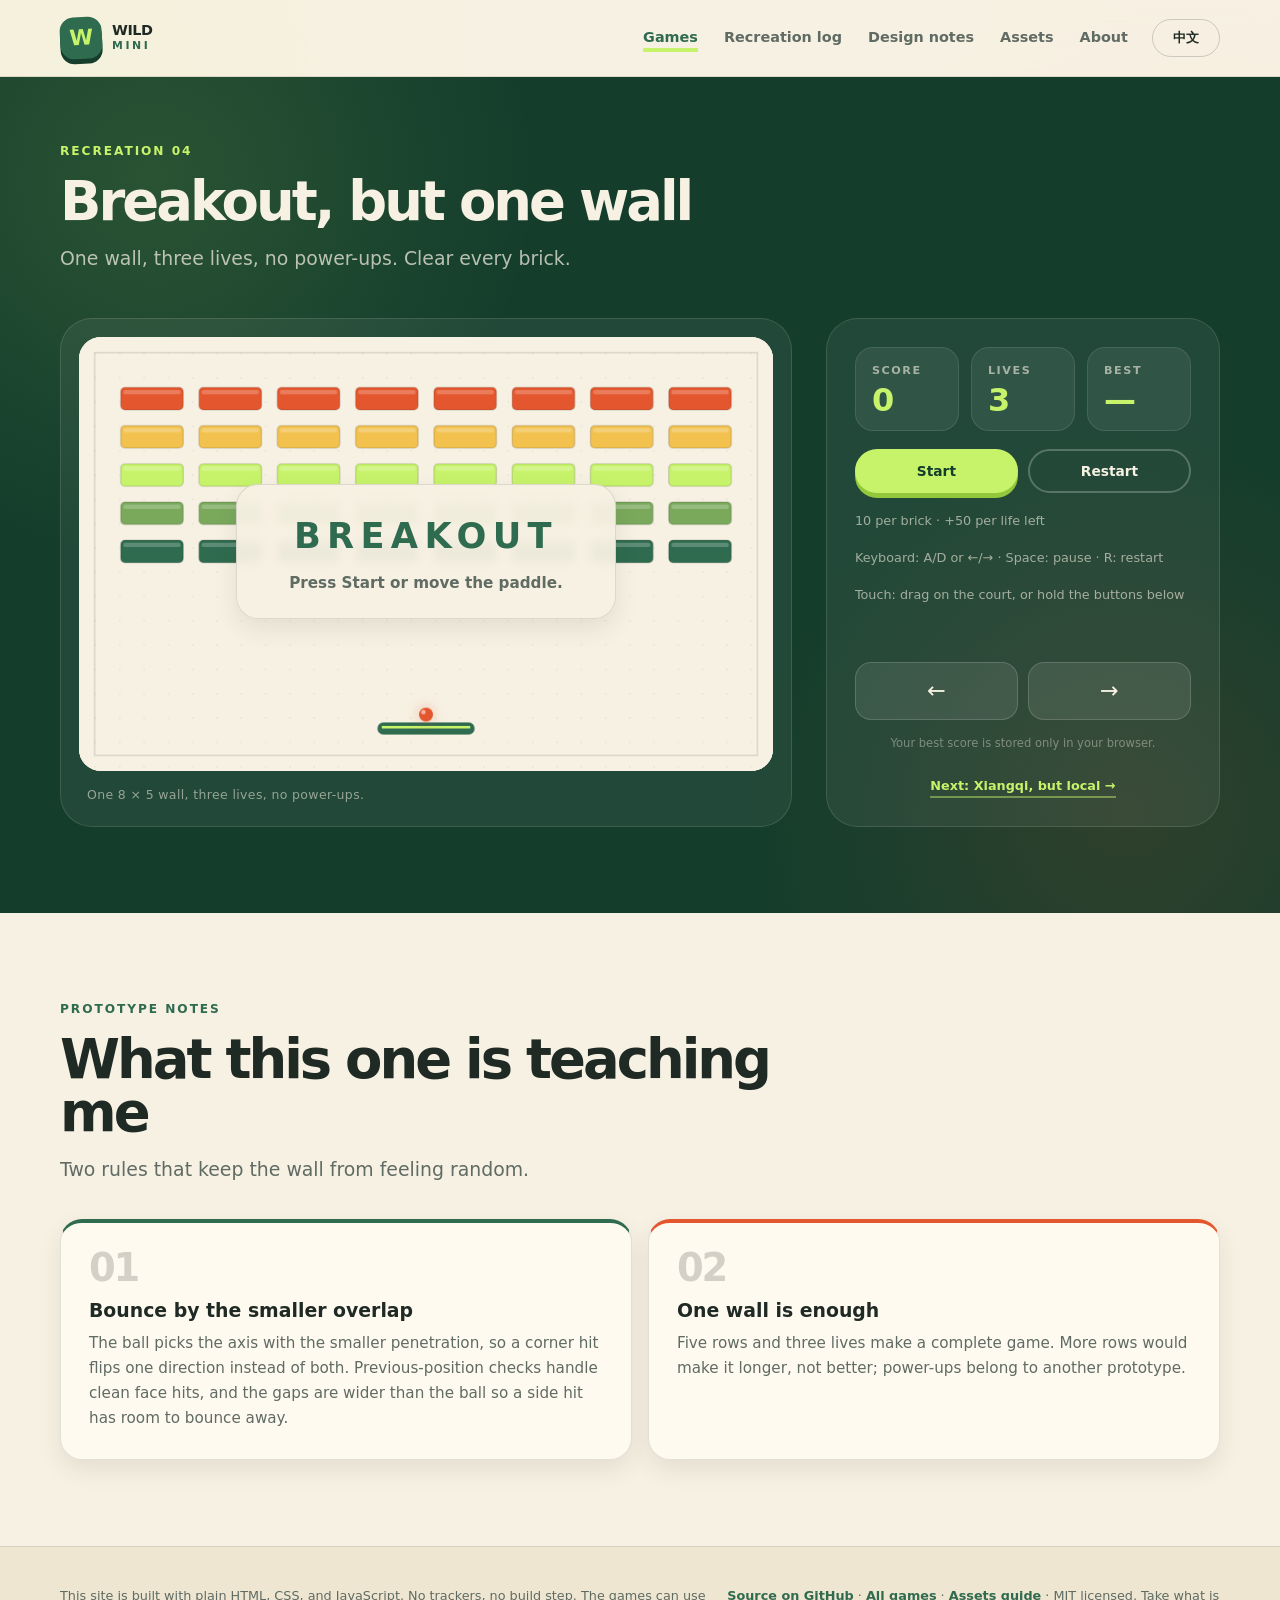
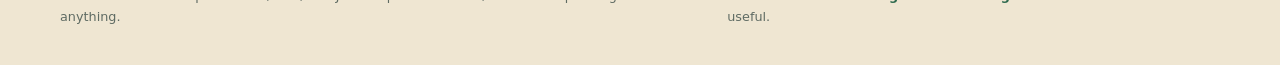
==== commit cf92e4af: "Add games index and playable Xiangqi recreation Add a games index that replaces the growing per-game" ====
--- a/docs/breakout.html
+++ b/docs/breakout.html
@@ -20,10 +20,7 @@
       </a>
 
       <nav class="site-nav" aria-label="Primary">
-        <a href="index.html#play" data-i18n="nav.snake">Snake</a>
-        <a href="pong.html" data-i18n="nav.pong">Pong</a>
-        <a href="memory.html" data-i18n="nav.memory">Memory</a>
-        <a href="breakout.html" class="is-active" aria-current="page" data-i18n="nav.breakout">Breakout</a>
+        <a href="games.html" class="is-active" data-i18n="nav.games">Games</a>
         <a href="index.html#log" data-i18n="nav.log">Recreation log</a>
         <a href="index.html#notes" data-i18n="nav.notes">Design notes</a>
         <a href="index.html#assets" data-i18n="nav.assets">Assets</a>
@@ -90,6 +87,7 @@
             </div>
 
             <p class="game-note" data-i18n="breakout.note">Your best score is stored only in your browser.</p>
+            <p class="game-next"><a class="text-link" href="xiangqi.html" data-i18n="breakout.nextXiangqi">Next: Xiangqi, but local →</a></p>
           </aside>
         </div>
       </div>
@@ -120,7 +118,7 @@
   <footer class="site-footer">
     <div class="wrap footer-inner">
       <p data-i18n="footer.note">This site is built with plain HTML, CSS, and JavaScript. No trackers, no build step. The games can use anything.</p>
-      <p><a href="https://github.com/YouKaiGhost/Wild-lightweight-mini-game-creation" data-i18n="footer.repo">Source on GitHub</a> · <a id="footer-assets-link" href="https://github.com/YouKaiGhost/Wild-lightweight-mini-game-creation/blob/main/assets/README.md" data-i18n="footer.assets">Assets guide</a> · <span data-i18n="footer.license">MIT licensed. Take what is useful.</span></p>
+      <p><a href="https://github.com/YouKaiGhost/Wild-lightweight-mini-game-creation" data-i18n="footer.repo">Source on GitHub</a> · <a href="games.html" data-i18n="footer.games">All games</a> · <a id="footer-assets-link" href="https://github.com/YouKaiGhost/Wild-lightweight-mini-game-creation/blob/main/assets/README.md" data-i18n="footer.assets">Assets guide</a> · <span data-i18n="footer.license">MIT licensed. Take what is useful.</span></p>
     </div>
   </footer>
 
--- a/docs/styles.css
+++ b/docs/styles.css
@@ -1119,6 +1119,298 @@
   margin-bottom: clamp(24px, 3vw, 34px);
 }
 
+/* Games index */
+
+.games-page {
+  padding-top: clamp(48px, 7vw, 86px);
+}
+
+.games-head {
+  max-width: 800px;
+}
+
+.games-grid {
+  display: grid;
+  grid-template-columns: repeat(3, minmax(0, 1fr));
+  gap: 18px;
+}
+
+.game-card {
+  display: flex;
+  flex-direction: column;
+  gap: 10px;
+  min-height: 230px;
+  padding: 24px;
+  border: 1px solid var(--line);
+  border-top: 5px solid var(--green);
+  border-radius: 24px;
+  background: var(--card);
+  box-shadow: var(--shadow-small);
+  color: inherit;
+  text-decoration: none;
+  transition: transform 0.18s ease, box-shadow 0.18s ease;
+}
+
+.game-card:hover,
+.game-card:focus-visible {
+  transform: translateY(-4px) rotate(-0.2deg);
+  box-shadow: var(--shadow);
+}
+
+.game-card-snake { border-top-color: var(--green); }
+.game-card-pong { border-top-color: var(--orange); }
+.game-card-memory { border-top-color: var(--yellow); }
+.game-card-breakout { border-top-color: var(--lime); }
+.game-card-xiangqi { border-top-color: var(--green-dark); }
+.game-card-chess { border-top-color: rgba(31, 42, 36, 0.2); }
+
+.game-card.is-planned {
+  border-style: dashed;
+  border-top-style: solid;
+  opacity: 0.72;
+}
+
+.game-card-index {
+  color: var(--orange);
+  font-size: 0.72rem;
+  font-weight: 800;
+  letter-spacing: 0.16em;
+}
+
+.game-card h2 {
+  margin-bottom: 0;
+  font-size: clamp(1.4rem, 2.2vw, 1.75rem);
+  line-height: 1.1;
+  letter-spacing: -0.03em;
+}
+
+.game-card p {
+  flex: 1;
+  margin-bottom: 4px;
+  color: var(--muted);
+  font-size: 0.94rem;
+}
+
+.game-card-footer {
+  display: flex;
+  flex-wrap: wrap;
+  align-items: center;
+  justify-content: space-between;
+  gap: 10px;
+  margin-top: auto;
+}
+
+.game-card-cta {
+  color: var(--green);
+  font-size: 0.84rem;
+  font-weight: 800;
+}
+
+.game-card.is-planned .game-card-cta {
+  color: var(--muted);
+}
+
+/* Xiangqi */
+
+.xiangqi-play {
+  padding-top: clamp(44px, 6vw, 64px);
+}
+
+.xiangqi-layout {
+  grid-template-columns: minmax(0, 480px) minmax(280px, 360px);
+  justify-content: center;
+}
+
+.xiangqi-board-shell {
+  width: 100%;
+  max-width: 480px;
+}
+
+.xiangqi-board-wrap {
+  position: relative;
+  overflow: hidden;
+  border-radius: 22px;
+  background: var(--paper);
+  box-shadow: inset 0 0 0 1px rgba(31, 42, 36, 0.12);
+}
+
+.xiangqi-board {
+  position: relative;
+  width: 100%;
+  aspect-ratio: 9 / 10;
+  background:
+    radial-gradient(circle at 22% 14%, rgba(199, 243, 107, 0.12), transparent 16rem),
+    var(--paper);
+}
+
+.xiangqi-lines {
+  position: absolute;
+  inset: 0;
+  width: 100%;
+  height: 100%;
+}
+
+.xiangqi-point {
+  position: absolute;
+  z-index: 1;
+  display: grid;
+  place-items: center;
+  width: 9.4%;
+  aspect-ratio: 1;
+  padding: 0;
+  border: 2px solid transparent;
+  border-radius: 50%;
+  background: transparent;
+  color: transparent;
+  font-family: "Noto Serif SC", "Songti SC", "SimSun", serif;
+  font-size: clamp(1rem, 3.2vw, 1.55rem);
+  font-weight: 700;
+  line-height: 1;
+  cursor: pointer;
+  transform: translate(-50%, -50%);
+  transition: box-shadow 0.14s ease, background 0.14s ease, border-color 0.14s ease;
+}
+
+.xiangqi-point.has-piece {
+  z-index: 2;
+  background: var(--card);
+  box-shadow: 0 3px 0 rgba(31, 42, 36, 0.12);
+}
+
+.xiangqi-point.red.has-piece {
+  border-color: rgba(184, 59, 46, 0.42);
+  color: #b83b2e;
+}
+
+.xiangqi-point.black.has-piece {
+  border-color: rgba(31, 42, 36, 0.34);
+  color: var(--ink);
+}
+
+.xiangqi-point.has-piece:hover {
+  box-shadow: 0 4px 0 rgba(31, 42, 36, 0.16), 0 0 0 2px rgba(199, 243, 107, 0.5);
+}
+
+.xiangqi-point.is-target:not(.has-piece)::after {
+  content: "";
+  width: 32%;
+  aspect-ratio: 1;
+  border-radius: 50%;
+  background: var(--green);
+  box-shadow:
+    0 0 0 4px rgba(247, 241, 227, 0.92),
+    0 0 0 5px rgba(47, 107, 79, 0.25);
+}
+
+.xiangqi-point.is-target.has-piece {
+  box-shadow: 0 0 0 3px var(--lime), 0 3px 0 rgba(31, 42, 36, 0.12);
+}
+
+.xiangqi-point.is-selected {
+  z-index: 4;
+  outline: 3px solid var(--orange);
+  outline-offset: 2px;
+  background: var(--card);
+}
+
+.xiangqi-point.is-last:not(.has-piece) {
+  background: rgba(199, 243, 107, 0.2);
+}
+
+.xiangqi-point.is-last.has-piece {
+  border-color: var(--lime);
+}
+
+.xiangqi-point.is-check {
+  box-shadow: 0 0 0 4px rgba(228, 87, 46, 0.68), 0 3px 0 rgba(31, 42, 36, 0.12);
+}
+
+.xiangqi-point:focus-visible {
+  z-index: 5;
+  outline: 3px solid var(--orange);
+  outline-offset: 3px;
+}
+
+.xiangqi-overlay {
+  z-index: 10;
+  justify-content: center;
+  background: transparent;
+  pointer-events: none;
+}
+
+.xiangqi-overlay-card {
+  display: flex;
+  flex-direction: column;
+  align-items: center;
+  gap: 6px;
+  width: min(340px, 84%);
+  padding: 22px 20px;
+  border: 1px solid rgba(31, 42, 36, 0.12);
+  border-radius: 22px;
+  background: rgba(247, 241, 227, 0.96);
+  box-shadow: var(--shadow-small);
+  backdrop-filter: blur(4px);
+  -webkit-backdrop-filter: blur(4px);
+  text-align: center;
+}
+
+.xiangqi-panel {
+  justify-content: center;
+}
+
+.xiangqi-turn-card {
+  display: flex;
+  align-items: center;
+  gap: 12px;
+  padding: 18px;
+  border: 1px solid rgba(255, 255, 255, 0.1);
+  border-radius: 20px;
+  background: rgba(255, 255, 255, 0.07);
+}
+
+.xiangqi-turn-dot {
+  width: 14px;
+  height: 14px;
+  border-radius: 50%;
+  background: var(--lime);
+  box-shadow: 0 0 0 5px rgba(199, 243, 107, 0.14);
+}
+
+.xiangqi-turn-dot.red {
+  background: #ff8a65;
+  box-shadow: 0 0 0 5px rgba(255, 138, 101, 0.14);
+}
+
+.xiangqi-turn-dot.black {
+  background: var(--lime);
+}
+
+.xiangqi-turn-card span:last-child {
+  color: var(--paper);
+  font-size: 1.2rem;
+  font-weight: 800;
+}
+
+.xiangqi-status {
+  min-height: 4.5em;
+  margin: 0;
+  padding: 14px 16px;
+  border-left: 3px solid var(--lime);
+  border-radius: 0 14px 14px 0;
+  background: rgba(255, 255, 255, 0.04);
+  color: rgba(247, 241, 227, 0.78);
+  font-size: 0.9rem;
+  line-height: 1.5;
+}
+
+.xiangqi-panel .game-actions .button {
+  width: 100%;
+}
+
+.xiangqi-notes .section-head {
+  margin-bottom: clamp(24px, 3vw, 34px);
+}
+
 /* Log */
 
 .table-wrap {
@@ -1456,6 +1748,22 @@
     align-items: stretch;
   }
 
+  .xiangqi-board-shell,
+  .xiangqi-panel {
+    width: 100%;
+    max-width: 480px;
+    margin-inline: auto;
+  }
+
+  .xiangqi-panel {
+    display: flex;
+    align-items: stretch;
+  }
+
+  .games-grid {
+    grid-template-columns: repeat(2, minmax(0, 1fr));
+  }
+
   .memory-board-shell,
   .memory-panel {
     width: 100%;
@@ -1487,21 +1795,19 @@
   }
 }
 
-@media (max-width: 920px) {
-  .site-nav {
-    display: none;
-  }
-
-  .lang-toggle {
-    margin-left: auto;
-  }
-}
-
 @media (max-width: 720px) {
   .wrap {
     width: min(100% - 32px, 1160px);
   }
 
+  .site-nav {
+    display: none;
+  }
+
+  .lang-toggle {
+    margin-left: auto;
+  }
+
   .header-inner {
     min-height: 66px;
   }
@@ -1524,8 +1830,13 @@
   }
 
   .card-grid,
-  .note-grid {
+  .note-grid,
+  .games-grid {
     grid-template-columns: 1fr;
+  }
+
+  .game-card {
+    min-height: 0;
   }
 
   .game-panel {
@@ -1619,6 +1930,14 @@
   .memory-board {
     gap: 7px;
     padding: 9px;
+  }
+
+  .game-card {
+    padding: 20px;
+  }
+
+  .xiangqi-point {
+    border-width: 1.5px;
   }
 
   .game-actions {
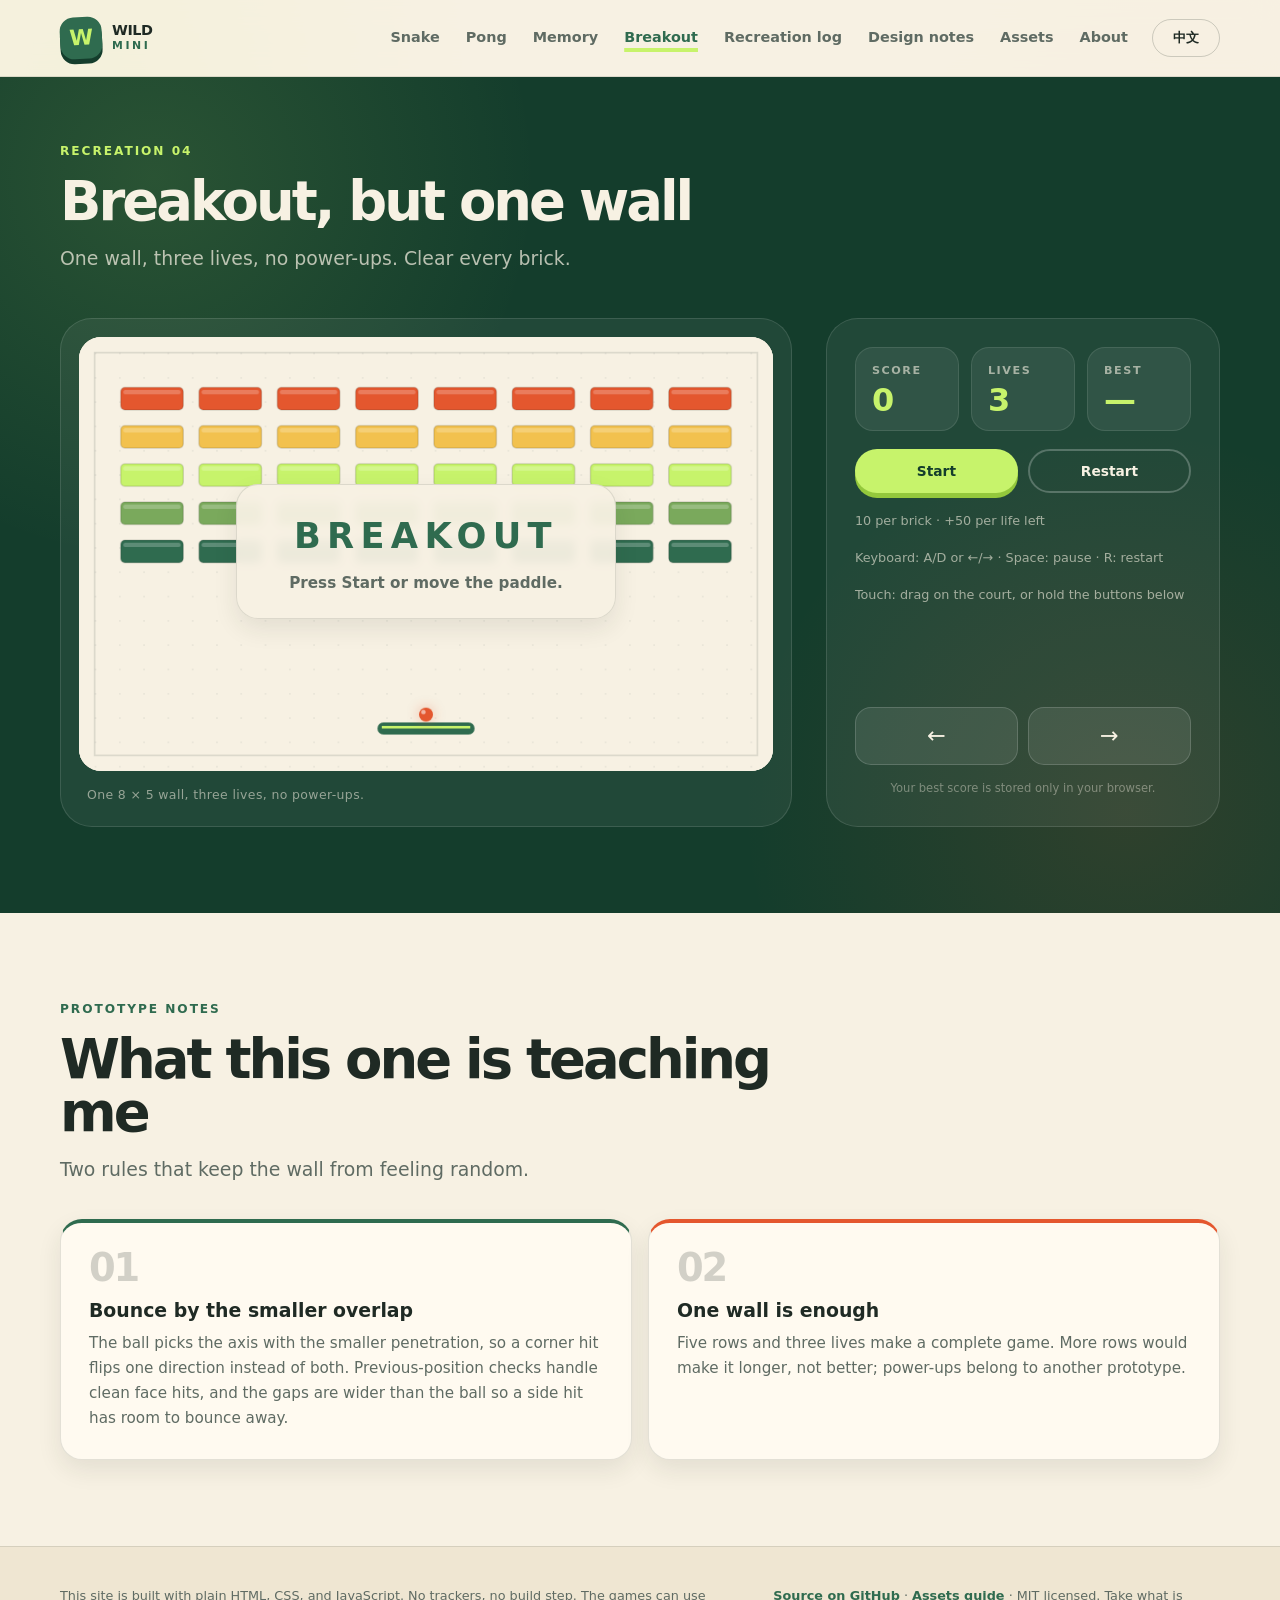
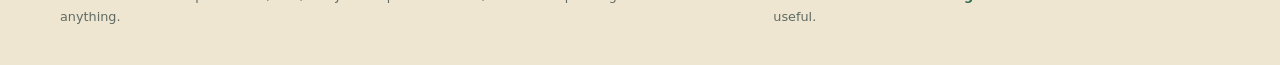
==== commit 3a7a2bf6: "Add playable Breakout recreation with one wall (#3) Build Breakout v0.1 as the fourth demo: one 8x5 " ====
--- a/docs/breakout.html
+++ b/docs/breakout.html
@@ -20,7 +20,10 @@
       </a>
 
       <nav class="site-nav" aria-label="Primary">
-        <a href="games.html" class="is-active" data-i18n="nav.games">Games</a>
+        <a href="index.html#play" data-i18n="nav.snake">Snake</a>
+        <a href="pong.html" data-i18n="nav.pong">Pong</a>
+        <a href="memory.html" data-i18n="nav.memory">Memory</a>
+        <a href="breakout.html" class="is-active" aria-current="page" data-i18n="nav.breakout">Breakout</a>
         <a href="index.html#log" data-i18n="nav.log">Recreation log</a>
         <a href="index.html#notes" data-i18n="nav.notes">Design notes</a>
         <a href="index.html#assets" data-i18n="nav.assets">Assets</a>
@@ -87,7 +90,6 @@
             </div>
 
             <p class="game-note" data-i18n="breakout.note">Your best score is stored only in your browser.</p>
-            <p class="game-next"><a class="text-link" href="xiangqi.html" data-i18n="breakout.nextXiangqi">Next: Xiangqi, but local →</a></p>
           </aside>
         </div>
       </div>
@@ -118,7 +120,7 @@
   <footer class="site-footer">
     <div class="wrap footer-inner">
       <p data-i18n="footer.note">This site is built with plain HTML, CSS, and JavaScript. No trackers, no build step. The games can use anything.</p>
-      <p><a href="https://github.com/YouKaiGhost/Wild-lightweight-mini-game-creation" data-i18n="footer.repo">Source on GitHub</a> · <a href="games.html" data-i18n="footer.games">All games</a> · <a id="footer-assets-link" href="https://github.com/YouKaiGhost/Wild-lightweight-mini-game-creation/blob/main/assets/README.md" data-i18n="footer.assets">Assets guide</a> · <span data-i18n="footer.license">MIT licensed. Take what is useful.</span></p>
+      <p><a href="https://github.com/YouKaiGhost/Wild-lightweight-mini-game-creation" data-i18n="footer.repo">Source on GitHub</a> · <a id="footer-assets-link" href="https://github.com/YouKaiGhost/Wild-lightweight-mini-game-creation/blob/main/assets/README.md" data-i18n="footer.assets">Assets guide</a> · <span data-i18n="footer.license">MIT licensed. Take what is useful.</span></p>
     </div>
   </footer>
 
--- a/docs/styles.css
+++ b/docs/styles.css
@@ -1119,298 +1119,6 @@
   margin-bottom: clamp(24px, 3vw, 34px);
 }
 
-/* Games index */
-
-.games-page {
-  padding-top: clamp(48px, 7vw, 86px);
-}
-
-.games-head {
-  max-width: 800px;
-}
-
-.games-grid {
-  display: grid;
-  grid-template-columns: repeat(3, minmax(0, 1fr));
-  gap: 18px;
-}
-
-.game-card {
-  display: flex;
-  flex-direction: column;
-  gap: 10px;
-  min-height: 230px;
-  padding: 24px;
-  border: 1px solid var(--line);
-  border-top: 5px solid var(--green);
-  border-radius: 24px;
-  background: var(--card);
-  box-shadow: var(--shadow-small);
-  color: inherit;
-  text-decoration: none;
-  transition: transform 0.18s ease, box-shadow 0.18s ease;
-}
-
-.game-card:hover,
-.game-card:focus-visible {
-  transform: translateY(-4px) rotate(-0.2deg);
-  box-shadow: var(--shadow);
-}
-
-.game-card-snake { border-top-color: var(--green); }
-.game-card-pong { border-top-color: var(--orange); }
-.game-card-memory { border-top-color: var(--yellow); }
-.game-card-breakout { border-top-color: var(--lime); }
-.game-card-xiangqi { border-top-color: var(--green-dark); }
-.game-card-chess { border-top-color: rgba(31, 42, 36, 0.2); }
-
-.game-card.is-planned {
-  border-style: dashed;
-  border-top-style: solid;
-  opacity: 0.72;
-}
-
-.game-card-index {
-  color: var(--orange);
-  font-size: 0.72rem;
-  font-weight: 800;
-  letter-spacing: 0.16em;
-}
-
-.game-card h2 {
-  margin-bottom: 0;
-  font-size: clamp(1.4rem, 2.2vw, 1.75rem);
-  line-height: 1.1;
-  letter-spacing: -0.03em;
-}
-
-.game-card p {
-  flex: 1;
-  margin-bottom: 4px;
-  color: var(--muted);
-  font-size: 0.94rem;
-}
-
-.game-card-footer {
-  display: flex;
-  flex-wrap: wrap;
-  align-items: center;
-  justify-content: space-between;
-  gap: 10px;
-  margin-top: auto;
-}
-
-.game-card-cta {
-  color: var(--green);
-  font-size: 0.84rem;
-  font-weight: 800;
-}
-
-.game-card.is-planned .game-card-cta {
-  color: var(--muted);
-}
-
-/* Xiangqi */
-
-.xiangqi-play {
-  padding-top: clamp(44px, 6vw, 64px);
-}
-
-.xiangqi-layout {
-  grid-template-columns: minmax(0, 480px) minmax(280px, 360px);
-  justify-content: center;
-}
-
-.xiangqi-board-shell {
-  width: 100%;
-  max-width: 480px;
-}
-
-.xiangqi-board-wrap {
-  position: relative;
-  overflow: hidden;
-  border-radius: 22px;
-  background: var(--paper);
-  box-shadow: inset 0 0 0 1px rgba(31, 42, 36, 0.12);
-}
-
-.xiangqi-board {
-  position: relative;
-  width: 100%;
-  aspect-ratio: 9 / 10;
-  background:
-    radial-gradient(circle at 22% 14%, rgba(199, 243, 107, 0.12), transparent 16rem),
-    var(--paper);
-}
-
-.xiangqi-lines {
-  position: absolute;
-  inset: 0;
-  width: 100%;
-  height: 100%;
-}
-
-.xiangqi-point {
-  position: absolute;
-  z-index: 1;
-  display: grid;
-  place-items: center;
-  width: 9.4%;
-  aspect-ratio: 1;
-  padding: 0;
-  border: 2px solid transparent;
-  border-radius: 50%;
-  background: transparent;
-  color: transparent;
-  font-family: "Noto Serif SC", "Songti SC", "SimSun", serif;
-  font-size: clamp(1rem, 3.2vw, 1.55rem);
-  font-weight: 700;
-  line-height: 1;
-  cursor: pointer;
-  transform: translate(-50%, -50%);
-  transition: box-shadow 0.14s ease, background 0.14s ease, border-color 0.14s ease;
-}
-
-.xiangqi-point.has-piece {
-  z-index: 2;
-  background: var(--card);
-  box-shadow: 0 3px 0 rgba(31, 42, 36, 0.12);
-}
-
-.xiangqi-point.red.has-piece {
-  border-color: rgba(184, 59, 46, 0.42);
-  color: #b83b2e;
-}
-
-.xiangqi-point.black.has-piece {
-  border-color: rgba(31, 42, 36, 0.34);
-  color: var(--ink);
-}
-
-.xiangqi-point.has-piece:hover {
-  box-shadow: 0 4px 0 rgba(31, 42, 36, 0.16), 0 0 0 2px rgba(199, 243, 107, 0.5);
-}
-
-.xiangqi-point.is-target:not(.has-piece)::after {
-  content: "";
-  width: 32%;
-  aspect-ratio: 1;
-  border-radius: 50%;
-  background: var(--green);
-  box-shadow:
-    0 0 0 4px rgba(247, 241, 227, 0.92),
-    0 0 0 5px rgba(47, 107, 79, 0.25);
-}
-
-.xiangqi-point.is-target.has-piece {
-  box-shadow: 0 0 0 3px var(--lime), 0 3px 0 rgba(31, 42, 36, 0.12);
-}
-
-.xiangqi-point.is-selected {
-  z-index: 4;
-  outline: 3px solid var(--orange);
-  outline-offset: 2px;
-  background: var(--card);
-}
-
-.xiangqi-point.is-last:not(.has-piece) {
-  background: rgba(199, 243, 107, 0.2);
-}
-
-.xiangqi-point.is-last.has-piece {
-  border-color: var(--lime);
-}
-
-.xiangqi-point.is-check {
-  box-shadow: 0 0 0 4px rgba(228, 87, 46, 0.68), 0 3px 0 rgba(31, 42, 36, 0.12);
-}
-
-.xiangqi-point:focus-visible {
-  z-index: 5;
-  outline: 3px solid var(--orange);
-  outline-offset: 3px;
-}
-
-.xiangqi-overlay {
-  z-index: 10;
-  justify-content: center;
-  background: transparent;
-  pointer-events: none;
-}
-
-.xiangqi-overlay-card {
-  display: flex;
-  flex-direction: column;
-  align-items: center;
-  gap: 6px;
-  width: min(340px, 84%);
-  padding: 22px 20px;
-  border: 1px solid rgba(31, 42, 36, 0.12);
-  border-radius: 22px;
-  background: rgba(247, 241, 227, 0.96);
-  box-shadow: var(--shadow-small);
-  backdrop-filter: blur(4px);
-  -webkit-backdrop-filter: blur(4px);
-  text-align: center;
-}
-
-.xiangqi-panel {
-  justify-content: center;
-}
-
-.xiangqi-turn-card {
-  display: flex;
-  align-items: center;
-  gap: 12px;
-  padding: 18px;
-  border: 1px solid rgba(255, 255, 255, 0.1);
-  border-radius: 20px;
-  background: rgba(255, 255, 255, 0.07);
-}
-
-.xiangqi-turn-dot {
-  width: 14px;
-  height: 14px;
-  border-radius: 50%;
-  background: var(--lime);
-  box-shadow: 0 0 0 5px rgba(199, 243, 107, 0.14);
-}
-
-.xiangqi-turn-dot.red {
-  background: #ff8a65;
-  box-shadow: 0 0 0 5px rgba(255, 138, 101, 0.14);
-}
-
-.xiangqi-turn-dot.black {
-  background: var(--lime);
-}
-
-.xiangqi-turn-card span:last-child {
-  color: var(--paper);
-  font-size: 1.2rem;
-  font-weight: 800;
-}
-
-.xiangqi-status {
-  min-height: 4.5em;
-  margin: 0;
-  padding: 14px 16px;
-  border-left: 3px solid var(--lime);
-  border-radius: 0 14px 14px 0;
-  background: rgba(255, 255, 255, 0.04);
-  color: rgba(247, 241, 227, 0.78);
-  font-size: 0.9rem;
-  line-height: 1.5;
-}
-
-.xiangqi-panel .game-actions .button {
-  width: 100%;
-}
-
-.xiangqi-notes .section-head {
-  margin-bottom: clamp(24px, 3vw, 34px);
-}
-
 /* Log */
 
 .table-wrap {
@@ -1748,22 +1456,6 @@
     align-items: stretch;
   }
 
-  .xiangqi-board-shell,
-  .xiangqi-panel {
-    width: 100%;
-    max-width: 480px;
-    margin-inline: auto;
-  }
-
-  .xiangqi-panel {
-    display: flex;
-    align-items: stretch;
-  }
-
-  .games-grid {
-    grid-template-columns: repeat(2, minmax(0, 1fr));
-  }
-
   .memory-board-shell,
   .memory-panel {
     width: 100%;
@@ -1795,19 +1487,21 @@
   }
 }
 
+@media (max-width: 920px) {
+  .site-nav {
+    display: none;
+  }
+
+  .lang-toggle {
+    margin-left: auto;
+  }
+}
+
 @media (max-width: 720px) {
   .wrap {
     width: min(100% - 32px, 1160px);
   }
 
-  .site-nav {
-    display: none;
-  }
-
-  .lang-toggle {
-    margin-left: auto;
-  }
-
   .header-inner {
     min-height: 66px;
   }
@@ -1830,13 +1524,8 @@
   }
 
   .card-grid,
-  .note-grid,
-  .games-grid {
+  .note-grid {
     grid-template-columns: 1fr;
-  }
-
-  .game-card {
-    min-height: 0;
   }
 
   .game-panel {
@@ -1930,14 +1619,6 @@
   .memory-board {
     gap: 7px;
     padding: 9px;
-  }
-
-  .game-card {
-    padding: 20px;
-  }
-
-  .xiangqi-point {
-    border-width: 1.5px;
   }
 
   .game-actions {
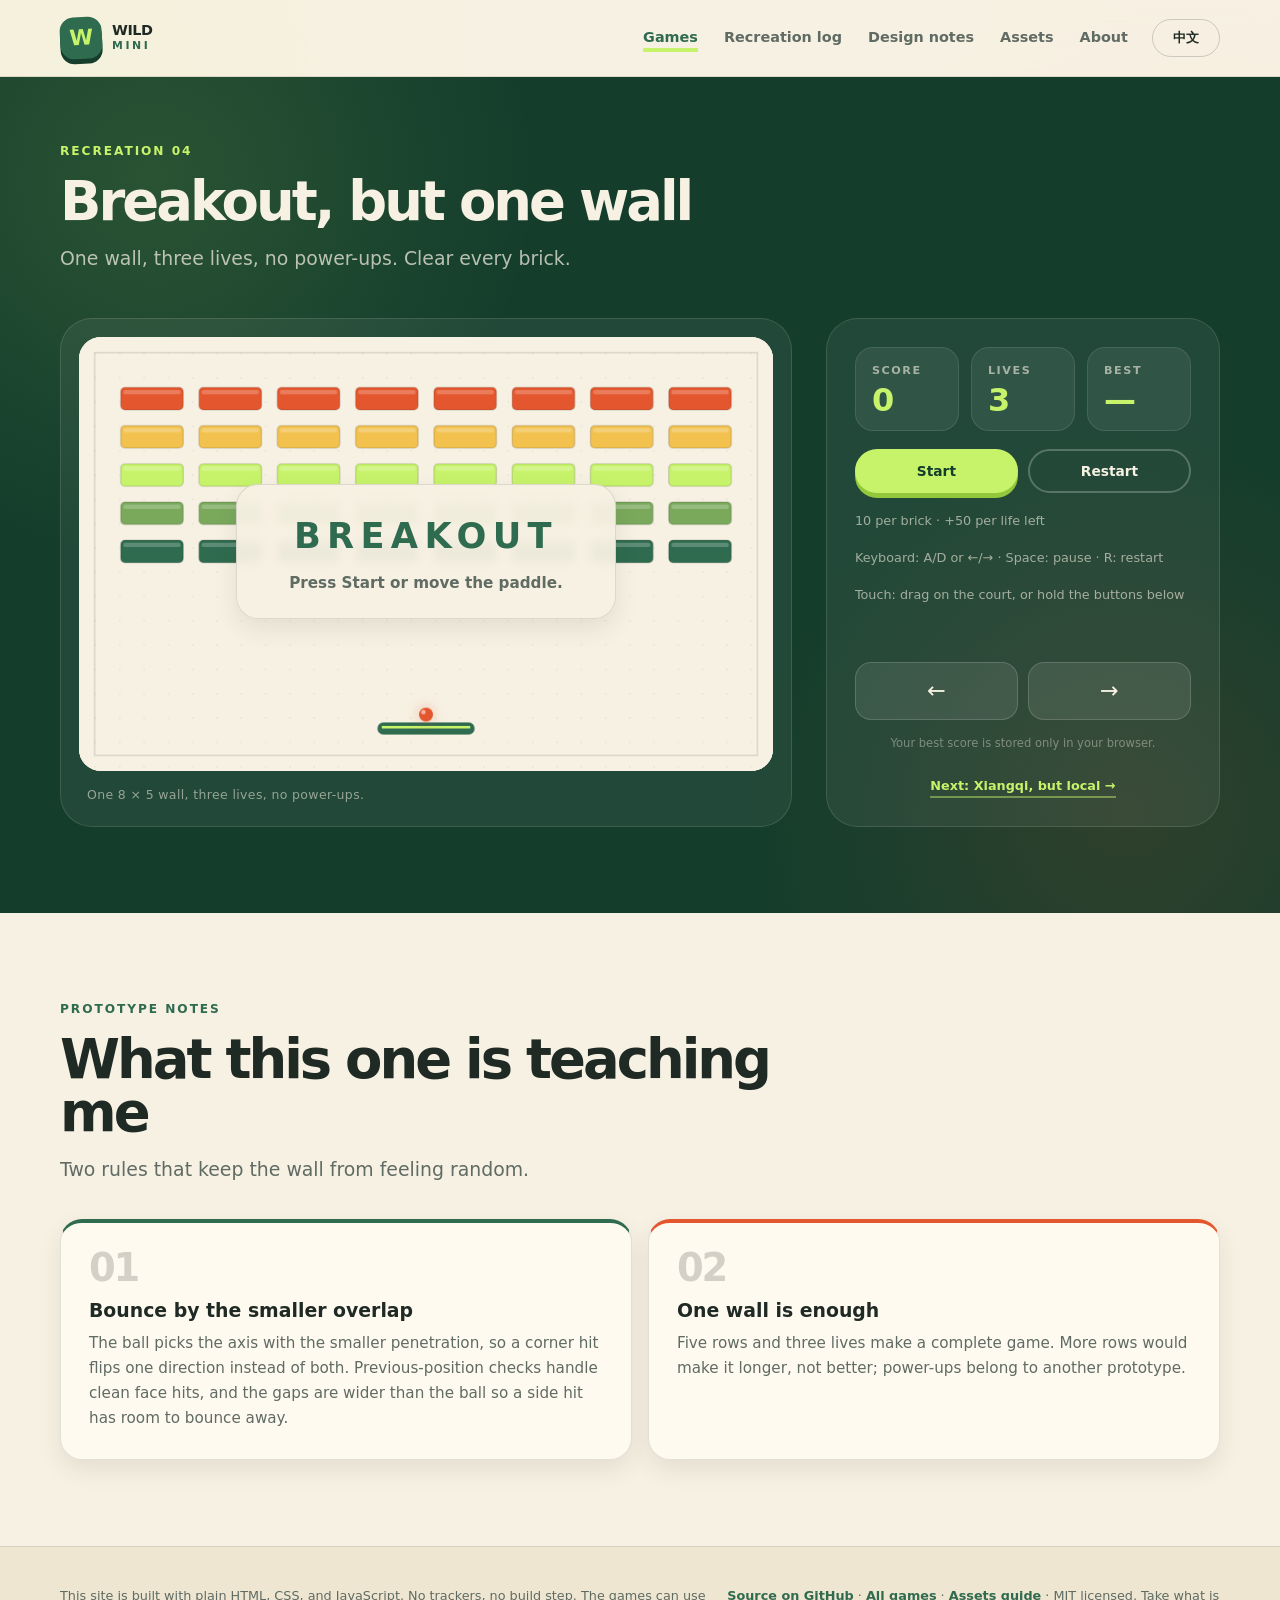
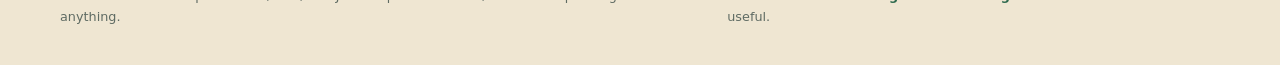
==== commit 81971749: "Add games index and playable Xiangqi recreation (#4) Add a games index that replaces the growing per" ====
--- a/docs/breakout.html
+++ b/docs/breakout.html
@@ -20,10 +20,7 @@
       </a>
 
       <nav class="site-nav" aria-label="Primary">
-        <a href="index.html#play" data-i18n="nav.snake">Snake</a>
-        <a href="pong.html" data-i18n="nav.pong">Pong</a>
-        <a href="memory.html" data-i18n="nav.memory">Memory</a>
-        <a href="breakout.html" class="is-active" aria-current="page" data-i18n="nav.breakout">Breakout</a>
+        <a href="games.html" class="is-active" data-i18n="nav.games">Games</a>
         <a href="index.html#log" data-i18n="nav.log">Recreation log</a>
         <a href="index.html#notes" data-i18n="nav.notes">Design notes</a>
         <a href="index.html#assets" data-i18n="nav.assets">Assets</a>
@@ -90,6 +87,7 @@
             </div>
 
             <p class="game-note" data-i18n="breakout.note">Your best score is stored only in your browser.</p>
+            <p class="game-next"><a class="text-link" href="xiangqi.html" data-i18n="breakout.nextXiangqi">Next: Xiangqi, but local →</a></p>
           </aside>
         </div>
       </div>
@@ -120,7 +118,7 @@
   <footer class="site-footer">
     <div class="wrap footer-inner">
       <p data-i18n="footer.note">This site is built with plain HTML, CSS, and JavaScript. No trackers, no build step. The games can use anything.</p>
-      <p><a href="https://github.com/YouKaiGhost/Wild-lightweight-mini-game-creation" data-i18n="footer.repo">Source on GitHub</a> · <a id="footer-assets-link" href="https://github.com/YouKaiGhost/Wild-lightweight-mini-game-creation/blob/main/assets/README.md" data-i18n="footer.assets">Assets guide</a> · <span data-i18n="footer.license">MIT licensed. Take what is useful.</span></p>
+      <p><a href="https://github.com/YouKaiGhost/Wild-lightweight-mini-game-creation" data-i18n="footer.repo">Source on GitHub</a> · <a href="games.html" data-i18n="footer.games">All games</a> · <a id="footer-assets-link" href="https://github.com/YouKaiGhost/Wild-lightweight-mini-game-creation/blob/main/assets/README.md" data-i18n="footer.assets">Assets guide</a> · <span data-i18n="footer.license">MIT licensed. Take what is useful.</span></p>
     </div>
   </footer>
 
--- a/docs/styles.css
+++ b/docs/styles.css
@@ -1119,6 +1119,298 @@
   margin-bottom: clamp(24px, 3vw, 34px);
 }
 
+/* Games index */
+
+.games-page {
+  padding-top: clamp(48px, 7vw, 86px);
+}
+
+.games-head {
+  max-width: 800px;
+}
+
+.games-grid {
+  display: grid;
+  grid-template-columns: repeat(3, minmax(0, 1fr));
+  gap: 18px;
+}
+
+.game-card {
+  display: flex;
+  flex-direction: column;
+  gap: 10px;
+  min-height: 230px;
+  padding: 24px;
+  border: 1px solid var(--line);
+  border-top: 5px solid var(--green);
+  border-radius: 24px;
+  background: var(--card);
+  box-shadow: var(--shadow-small);
+  color: inherit;
+  text-decoration: none;
+  transition: transform 0.18s ease, box-shadow 0.18s ease;
+}
+
+.game-card:hover,
+.game-card:focus-visible {
+  transform: translateY(-4px) rotate(-0.2deg);
+  box-shadow: var(--shadow);
+}
+
+.game-card-snake { border-top-color: var(--green); }
+.game-card-pong { border-top-color: var(--orange); }
+.game-card-memory { border-top-color: var(--yellow); }
+.game-card-breakout { border-top-color: var(--lime); }
+.game-card-xiangqi { border-top-color: var(--green-dark); }
+.game-card-chess { border-top-color: rgba(31, 42, 36, 0.2); }
+
+.game-card.is-planned {
+  border-style: dashed;
+  border-top-style: solid;
+  opacity: 0.72;
+}
+
+.game-card-index {
+  color: var(--orange);
+  font-size: 0.72rem;
+  font-weight: 800;
+  letter-spacing: 0.16em;
+}
+
+.game-card h2 {
+  margin-bottom: 0;
+  font-size: clamp(1.4rem, 2.2vw, 1.75rem);
+  line-height: 1.1;
+  letter-spacing: -0.03em;
+}
+
+.game-card p {
+  flex: 1;
+  margin-bottom: 4px;
+  color: var(--muted);
+  font-size: 0.94rem;
+}
+
+.game-card-footer {
+  display: flex;
+  flex-wrap: wrap;
+  align-items: center;
+  justify-content: space-between;
+  gap: 10px;
+  margin-top: auto;
+}
+
+.game-card-cta {
+  color: var(--green);
+  font-size: 0.84rem;
+  font-weight: 800;
+}
+
+.game-card.is-planned .game-card-cta {
+  color: var(--muted);
+}
+
+/* Xiangqi */
+
+.xiangqi-play {
+  padding-top: clamp(44px, 6vw, 64px);
+}
+
+.xiangqi-layout {
+  grid-template-columns: minmax(0, 480px) minmax(280px, 360px);
+  justify-content: center;
+}
+
+.xiangqi-board-shell {
+  width: 100%;
+  max-width: 480px;
+}
+
+.xiangqi-board-wrap {
+  position: relative;
+  overflow: hidden;
+  border-radius: 22px;
+  background: var(--paper);
+  box-shadow: inset 0 0 0 1px rgba(31, 42, 36, 0.12);
+}
+
+.xiangqi-board {
+  position: relative;
+  width: 100%;
+  aspect-ratio: 9 / 10;
+  background:
+    radial-gradient(circle at 22% 14%, rgba(199, 243, 107, 0.12), transparent 16rem),
+    var(--paper);
+}
+
+.xiangqi-lines {
+  position: absolute;
+  inset: 0;
+  width: 100%;
+  height: 100%;
+}
+
+.xiangqi-point {
+  position: absolute;
+  z-index: 1;
+  display: grid;
+  place-items: center;
+  width: 9.4%;
+  aspect-ratio: 1;
+  padding: 0;
+  border: 2px solid transparent;
+  border-radius: 50%;
+  background: transparent;
+  color: transparent;
+  font-family: "Noto Serif SC", "Songti SC", "SimSun", serif;
+  font-size: clamp(1rem, 3.2vw, 1.55rem);
+  font-weight: 700;
+  line-height: 1;
+  cursor: pointer;
+  transform: translate(-50%, -50%);
+  transition: box-shadow 0.14s ease, background 0.14s ease, border-color 0.14s ease;
+}
+
+.xiangqi-point.has-piece {
+  z-index: 2;
+  background: var(--card);
+  box-shadow: 0 3px 0 rgba(31, 42, 36, 0.12);
+}
+
+.xiangqi-point.red.has-piece {
+  border-color: rgba(184, 59, 46, 0.42);
+  color: #b83b2e;
+}
+
+.xiangqi-point.black.has-piece {
+  border-color: rgba(31, 42, 36, 0.34);
+  color: var(--ink);
+}
+
+.xiangqi-point.has-piece:hover {
+  box-shadow: 0 4px 0 rgba(31, 42, 36, 0.16), 0 0 0 2px rgba(199, 243, 107, 0.5);
+}
+
+.xiangqi-point.is-target:not(.has-piece)::after {
+  content: "";
+  width: 32%;
+  aspect-ratio: 1;
+  border-radius: 50%;
+  background: var(--green);
+  box-shadow:
+    0 0 0 4px rgba(247, 241, 227, 0.92),
+    0 0 0 5px rgba(47, 107, 79, 0.25);
+}
+
+.xiangqi-point.is-target.has-piece {
+  box-shadow: 0 0 0 3px var(--lime), 0 3px 0 rgba(31, 42, 36, 0.12);
+}
+
+.xiangqi-point.is-selected {
+  z-index: 4;
+  outline: 3px solid var(--orange);
+  outline-offset: 2px;
+  background: var(--card);
+}
+
+.xiangqi-point.is-last:not(.has-piece) {
+  background: rgba(199, 243, 107, 0.2);
+}
+
+.xiangqi-point.is-last.has-piece {
+  border-color: var(--lime);
+}
+
+.xiangqi-point.is-check {
+  box-shadow: 0 0 0 4px rgba(228, 87, 46, 0.68), 0 3px 0 rgba(31, 42, 36, 0.12);
+}
+
+.xiangqi-point:focus-visible {
+  z-index: 5;
+  outline: 3px solid var(--orange);
+  outline-offset: 3px;
+}
+
+.xiangqi-overlay {
+  z-index: 10;
+  justify-content: center;
+  background: transparent;
+  pointer-events: none;
+}
+
+.xiangqi-overlay-card {
+  display: flex;
+  flex-direction: column;
+  align-items: center;
+  gap: 6px;
+  width: min(340px, 84%);
+  padding: 22px 20px;
+  border: 1px solid rgba(31, 42, 36, 0.12);
+  border-radius: 22px;
+  background: rgba(247, 241, 227, 0.96);
+  box-shadow: var(--shadow-small);
+  backdrop-filter: blur(4px);
+  -webkit-backdrop-filter: blur(4px);
+  text-align: center;
+}
+
+.xiangqi-panel {
+  justify-content: center;
+}
+
+.xiangqi-turn-card {
+  display: flex;
+  align-items: center;
+  gap: 12px;
+  padding: 18px;
+  border: 1px solid rgba(255, 255, 255, 0.1);
+  border-radius: 20px;
+  background: rgba(255, 255, 255, 0.07);
+}
+
+.xiangqi-turn-dot {
+  width: 14px;
+  height: 14px;
+  border-radius: 50%;
+  background: var(--lime);
+  box-shadow: 0 0 0 5px rgba(199, 243, 107, 0.14);
+}
+
+.xiangqi-turn-dot.red {
+  background: #ff8a65;
+  box-shadow: 0 0 0 5px rgba(255, 138, 101, 0.14);
+}
+
+.xiangqi-turn-dot.black {
+  background: var(--lime);
+}
+
+.xiangqi-turn-card span:last-child {
+  color: var(--paper);
+  font-size: 1.2rem;
+  font-weight: 800;
+}
+
+.xiangqi-status {
+  min-height: 4.5em;
+  margin: 0;
+  padding: 14px 16px;
+  border-left: 3px solid var(--lime);
+  border-radius: 0 14px 14px 0;
+  background: rgba(255, 255, 255, 0.04);
+  color: rgba(247, 241, 227, 0.78);
+  font-size: 0.9rem;
+  line-height: 1.5;
+}
+
+.xiangqi-panel .game-actions .button {
+  width: 100%;
+}
+
+.xiangqi-notes .section-head {
+  margin-bottom: clamp(24px, 3vw, 34px);
+}
+
 /* Log */
 
 .table-wrap {
@@ -1456,6 +1748,22 @@
     align-items: stretch;
   }
 
+  .xiangqi-board-shell,
+  .xiangqi-panel {
+    width: 100%;
+    max-width: 480px;
+    margin-inline: auto;
+  }
+
+  .xiangqi-panel {
+    display: flex;
+    align-items: stretch;
+  }
+
+  .games-grid {
+    grid-template-columns: repeat(2, minmax(0, 1fr));
+  }
+
   .memory-board-shell,
   .memory-panel {
     width: 100%;
@@ -1487,21 +1795,19 @@
   }
 }
 
-@media (max-width: 920px) {
-  .site-nav {
-    display: none;
-  }
-
-  .lang-toggle {
-    margin-left: auto;
-  }
-}
-
 @media (max-width: 720px) {
   .wrap {
     width: min(100% - 32px, 1160px);
   }
 
+  .site-nav {
+    display: none;
+  }
+
+  .lang-toggle {
+    margin-left: auto;
+  }
+
   .header-inner {
     min-height: 66px;
   }
@@ -1524,8 +1830,13 @@
   }
 
   .card-grid,
-  .note-grid {
+  .note-grid,
+  .games-grid {
     grid-template-columns: 1fr;
+  }
+
+  .game-card {
+    min-height: 0;
   }
 
   .game-panel {
@@ -1619,6 +1930,14 @@
   .memory-board {
     gap: 7px;
     padding: 9px;
+  }
+
+  .game-card {
+    padding: 20px;
+  }
+
+  .xiangqi-point {
+    border-width: 1.5px;
   }
 
   .game-actions {
